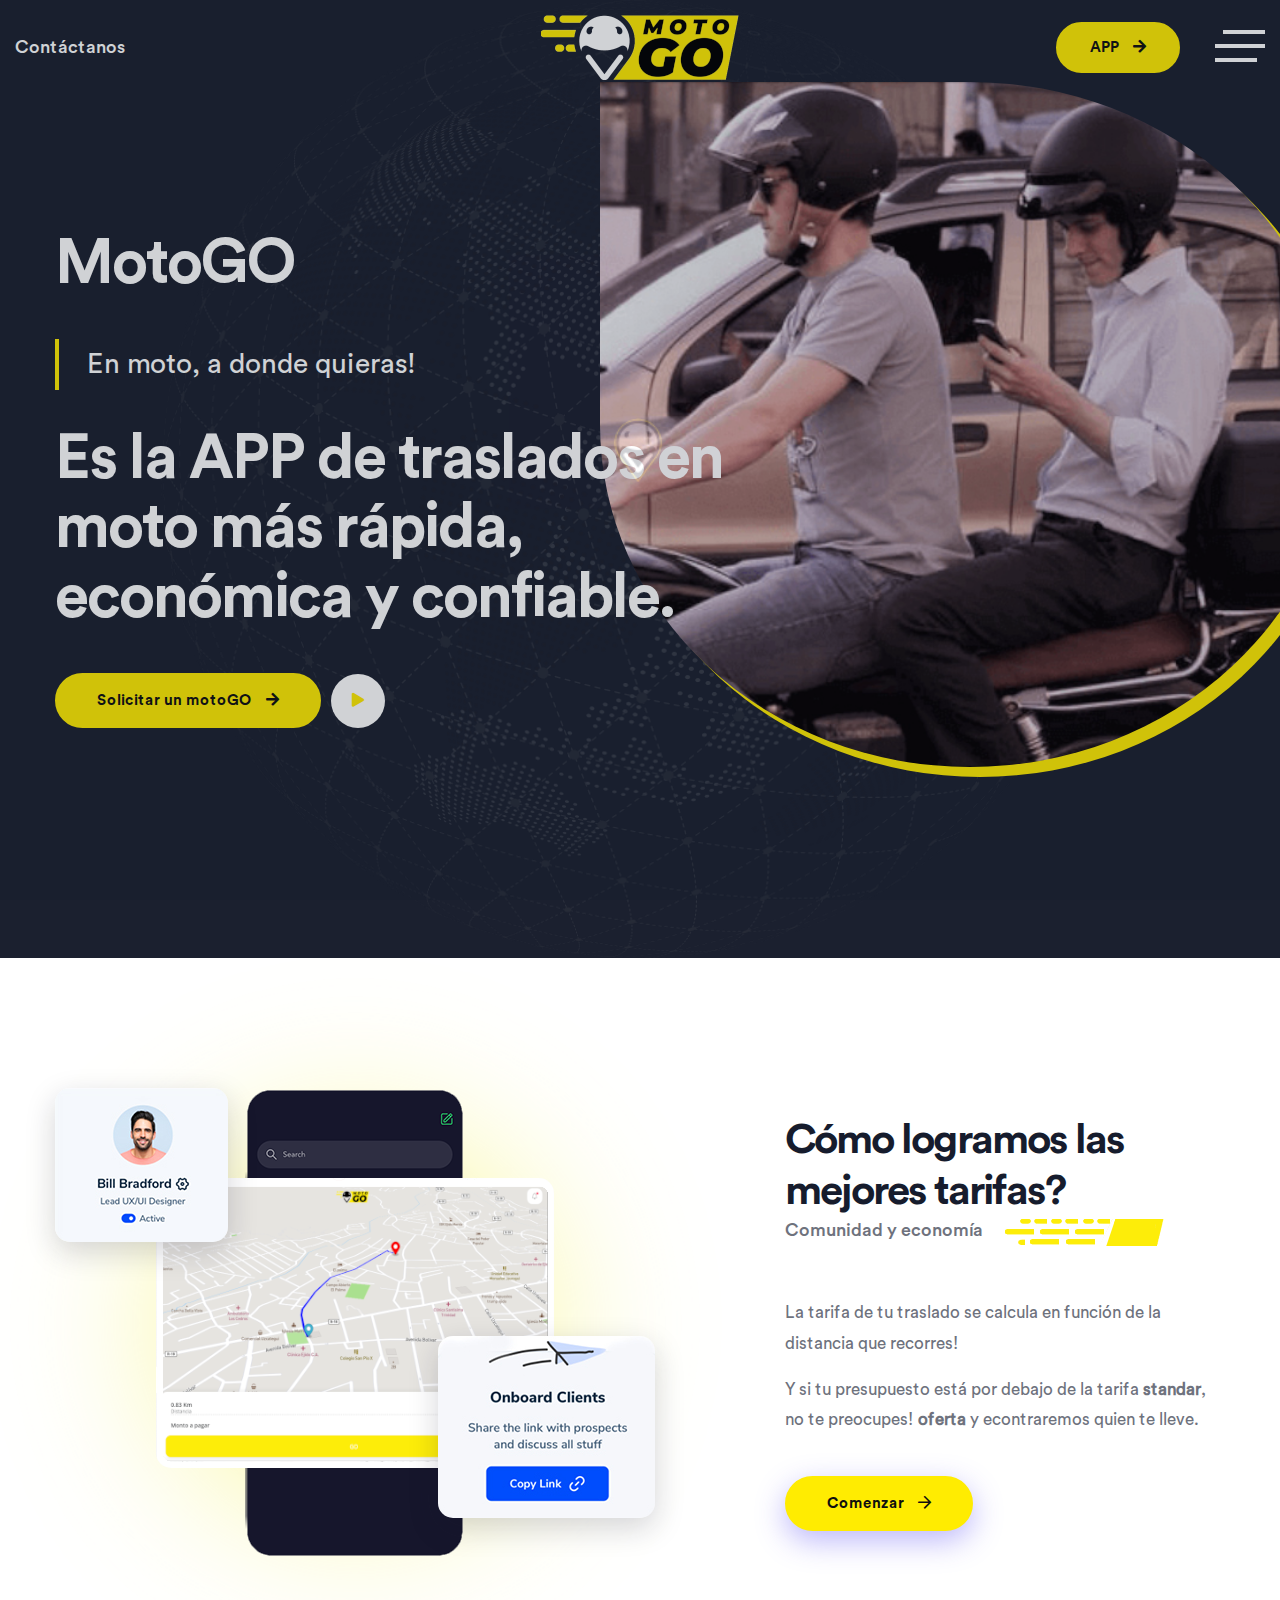
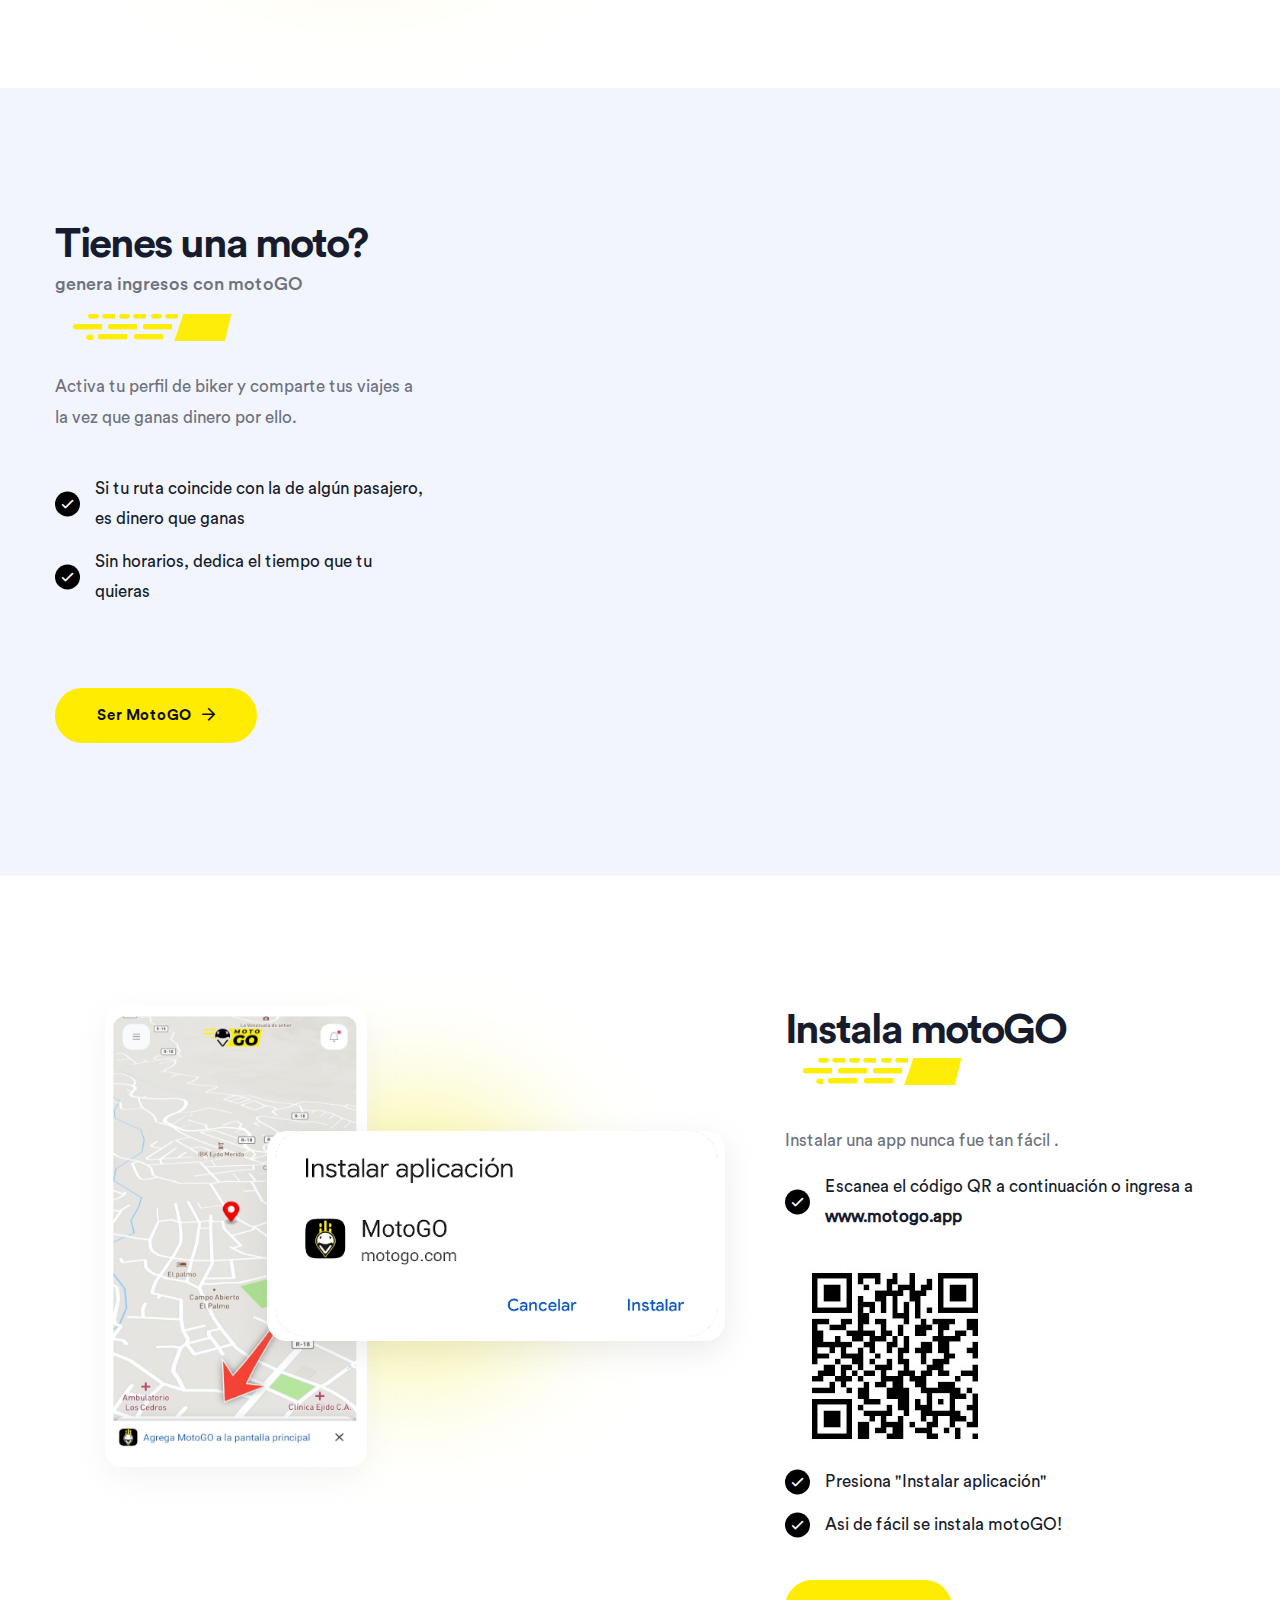
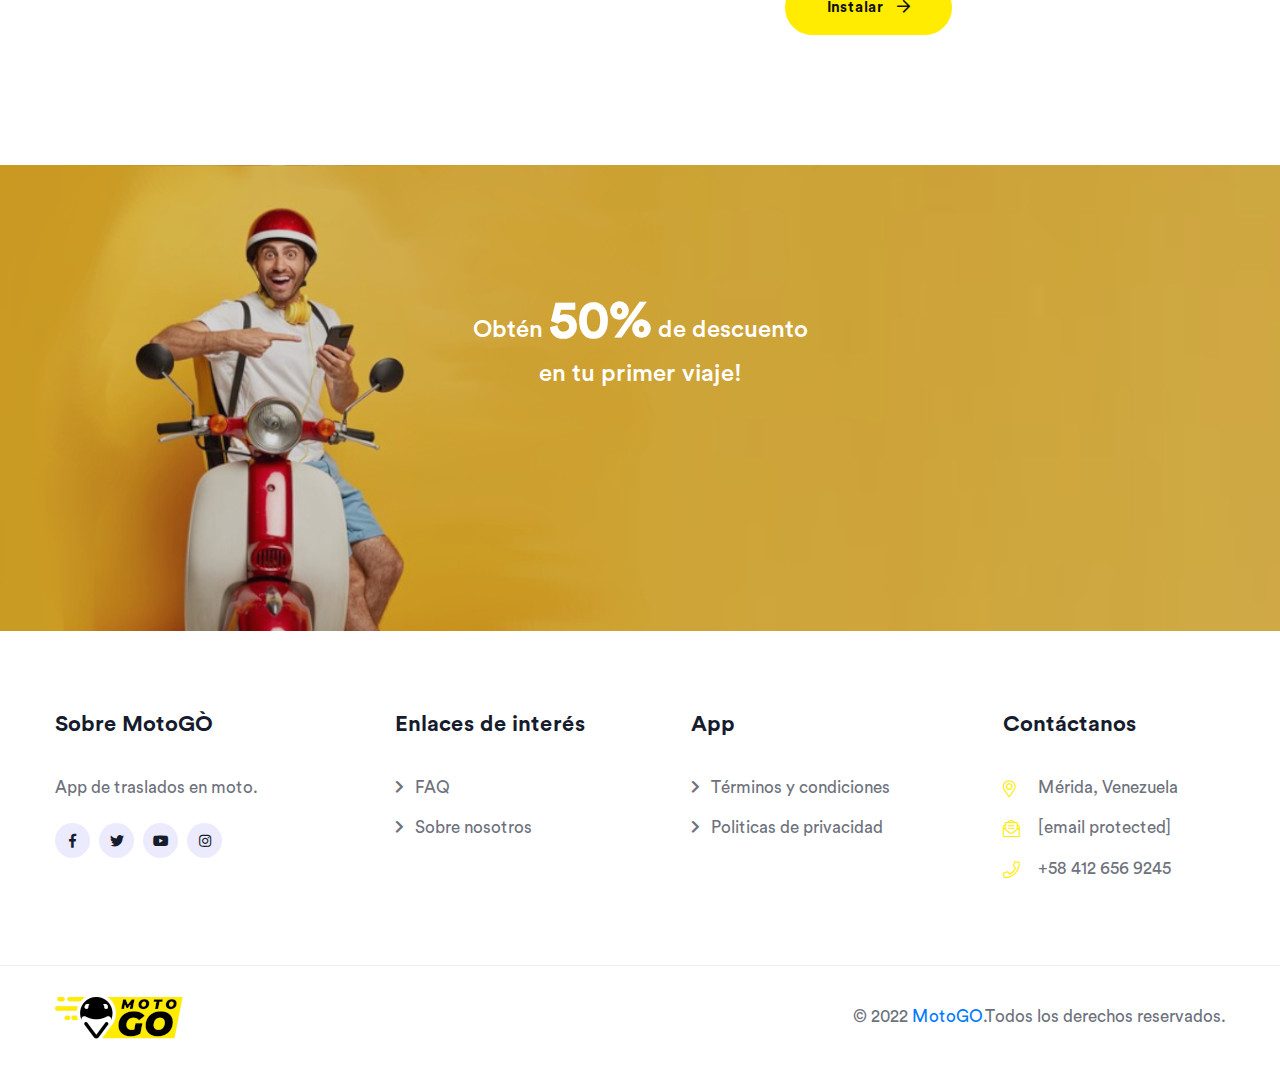
==== index.html @ 5efc04d2 "new image" ====
<!DOCTYPE html>
<html lang="en">

<head>
    <meta charset="UTF-8">
    <meta http-equiv="X-UA-Compatible" content="IE=edge">
    <meta name="viewport" content="width=device-width, initial-scale=1.0">
    <title>MotoGO || APP de traslados.</title>
    <meta name="description" content="En moto, a donde quieras! " />
          <meta property="og:image" content="https://www.buckapiservices.com/motogo/assets/img/motogo.jpg">
    <meta name="keys" content="App, motogo, Motogo, MotoGo " />
    <meta name="tags" content="App, motogo, Motogo, MotoGo " />
    

    <!--====== Favicon Icon ======-->
    <link rel="shortcut icon" href="assets/img/favicon.png" type="img/png" />
    <!--====== Bootstrap css ======-->
    <link rel="stylesheet" href="assets/css/bootstrap.min.css" />
    <!--====== Slick Slider ======-->
    <link rel="stylesheet" href="assets/css/slick.min.css" />
    <!--====== Magnific ======-->
    <link rel="stylesheet" href="assets/css/magnific-popup.min.css" />
    <!--====== Nice Select ======-->
    <link rel="stylesheet" href="assets/css/nice-select.min.css" />
    <!--====== Animate CSS ======-->
    <link rel="stylesheet" href="assets/css/animate.min.css" />
    <!--====== Font Awesome ======-->
    <link rel="stylesheet" href="assets/fonts/fontawesome/css/all.min.css" />
    <!--====== Flaticon ======-->
    <link rel="stylesheet" href="assets/fonts/flaticon/flaticon.css" />
    <!--====== Spacing Css ======-->
    <link rel="stylesheet" href="assets/css/spacing.min.css" />
    <!--====== Main Css ======-->
    <link rel="stylesheet" href="assets/css/style.css" />
    <!--====== Responsive CSS ======-->
    <link rel="stylesheet" href="assets/css/responsive.css" />
</head>

<body>
    <!--======= Start Preloader =======-->
    <div id="preloader">
        <img class="preloader-image" width="60" src="assets/img/preloader-logo.png" alt="preloader" />
    </div>
    <!--======= End Preloader =======-->

    <!--====== Start Header ======-->
    <header class="template-header navbar-left logo-center absolute-header nav-white-color nav-border-bottom sticky-header">
        <div class="container-fluid container-1470">
            <div class="header-inner">
                <div class="header-left">
                    <nav class="nav-menu d-none d-xl-block">
                        <ul>
                           <!--  <li class="active">
                                <a href="index.html">Demos</a>
                                <ul class="sub-menu">
                                    <li><a href="index.html">Homepage Sass</a></li>
                                    <li><a href="index-2.html">Homepage SEO</a></li>
                                    <li><a href="index-3.html">Homepage App</a></li>
                                    <li><a href="">Homepage Chatbot</a></li>
                                    <li><a href="index.html">Homepage Consultant</a></li>
                                    <li><a href="index-6.html">Homepage Fintech</a></li>
                                    <li><a href="index-7.html">Homepage Software</a></li>
                                    <li><a href="index-8.html">Homepage E-Wallet</a></li>
                                    <li><a href="index-9.html">Homepage Webinar</a></li>
                                </ul>
                            </li>
                            <li>
                                <a href="services.html">Solutions</a>
                                <ul class="sub-menu">
                                    <li><a href="services.html">Our Solutions</a></li>
                                    <li><a href="service-details.html">Solution Details</a></li>
                                </ul>
                            </li>
                            <li>
                                <a href="index.html#">Pages</a>
                                <ul class="sub-menu">
                                    <li><a href="about.html">About Us</a></li>
                                    <li><a href="team.html">Our Team</a></li>
                                    <li><a href="pricing.html">Pricing</a></li>
                                    <li>
                                        <a href="portfolio.html">Portfolio</a>
                                        <ul class="sub-menu">
                                            <li><a href="portfolio.html">Portfolio One</a></li>
                                            <li><a href="portfolio-2.html">Portfolio Two</a></li>
                                            <li><a href="portfolio-details.html">Portfolio Details</a></li>
                                        </ul>
                                    </li>
                                    <li><a href="sign-in.html">Sign In</a></li>
                                    <li><a href="sign-up.html">Sign Up</a></li>
                                    <li><a href="coming-soon.html">Coming Soon</a></li>
                                    <li><a href="404.html">404</a></li>
                                </ul>
                            </li>
                            <li>
                                <a href="blog-standard.html">Blog</a>
                                <ul class="sub-menu">
                                    <li><a href="blog-standard.html">Blog Standard</a></li>
                                    <li><a href="blog-details.html">Blog Details</a></li>
                                </ul>
                            </li>
 -->                            <li>
                                <a href="#">Contáctanos</a>
                            </li>
                        </ul>
                    </nav>
                </div>
                <div class="header-center">
                    <div class="brand-logo">
                        <a href="index.html">
                            <img src="assets/img/logo-white.png" alt="logo" class="main-logo">
                            <img src="assets/img/logo-1.png" alt="logo" class="sticky-logo">
                        </a>
                    </div>
                </div>
                <div class="header-right">
                    <ul class="header-extra">
                        
                        <li class="d-none d-lg-block">
                            <a href="https://motogo.buckapiservices.com" target="_blank" class="template-btn shadow-none">
                                APP <i class="fas fa-arrow-right"></i>
                            </a>
                        </li>
                        
                        <li class="d-none d-xl-block">
                            <a href="index.html#" class="off-canvas-btn">
                                <span></span>
                                <span></span>
                                <span></span>
                            </a>
                        </li>
                        <li class="d-xl-none">
                            <a href="index.html#" class="navbar-toggler">
                                <span></span>
                                <span></span>
                                <span></span>
                            </a>
                        </li>
                    </ul>
                </div>
            </div>
        </div>

        <!-- Start Mobile Slide Menu -->
        <div class="mobile-slide-panel">
            <div class="panel-overlay"></div>
            <div class="panel-inner">
                <div class="mobile-logo">
                    <a href="index.html">
                        <img src="assets/img/logo-1.png" alt="Landio">
                    </a>
                </div>
                <nav class="mobile-menu">
                    <ul>
                        <!-- <li>
                            <a href="index.html">Demos</a>
                            <ul class="sub-menu">
                                <li><a href="index.html">Homepage Sass</a></li>
                                <li><a href="index-2.html">Homepage SEO</a></li>
                                <li><a href="index-3.html">Homepage App</a></li>
                                <li><a href="">Homepage Chatbot</a></li>
                                <li><a href="index.html">Homepage Consultant</a></li>
                                <li><a href="index-6.html">Homepage Fintech</a></li>
                                <li><a href="index-7.html">Homepage Software</a></li>
                                <li><a href="index-8.html">Homepage E-Wallet</a></li>
                                <li><a href="index-9.html">Homepage Webinar</a></li>
                            </ul>
                        </li>
                        <li>
                            <a href="services.html">Solutions</a>
                            <ul class="sub-menu">
                                <li><a href="services.html">Our Solutions</a></li>
                                <li><a href="service-details.html">Solution Details</a></li>
                            </ul>
                        </li>
                        <li>
                            <a href="index.html#">Pages</a>
                            <ul class="sub-menu">
                                <li><a href="about.html">About Us</a></li>
                                <li><a href="team.html">Our Team</a></li>
                                <li><a href="pricing.html">Pricing</a></li>
                                <li>
                                    <a href="portfolio.html">Portfolio</a>
                                    <ul class="sub-menu">
                                        <li><a href="portfolio.html">Portfolio One</a></li>
                                        <li><a href="portfolio-2.html">Portfolio Two</a></li>
                                        <li><a href="portfolio-details.html">Portfolio Details</a></li>
                                    </ul>
                                </li>
                                <li><a href="sign-in.html">Sign In</a></li>
                                <li><a href="sign-up.html">Sign Up</a></li>
                                <li><a href="coming-soon.html">Coming Soon</a></li>
                                <li><a href="404.html">404</a></li>
                            </ul>
                        </li>
                        <li>
                            <a href="blog-standard.html">Blog</a>
                            <ul class="sub-menu">
                                <li><a href="blog-standard.html">Blog Standard</a></li>
                                <li><a href="blog-details.html">Blog Details</a></li>
                            </ul>
                        </li> -->
                        <li>
                            <a href="">Contáctanos</a>
                        </li>
                    </ul>
                </nav>
                <a href="index.html#" class="panel-close">
                    <i class="fal fa-times"></i>
                </a>
            </div>
        </div>
        <!-- End Mobile Slide Menu -->

        <!-- Start Off Canvas -->
        <div class="off-canvas-wrapper">
            <div class="canvas-overlay"></div>
            <div class="canvas-inner">
                <div class="canvas-logo">
                    <img src="assets/img/logo-1.png" alt="Canvas Logo">
                </div>
                <div class="about-us">
                    <h5 class="canvas-widget-title">Sobre nosotros</h5>
                    <p>
                        Sed perspiciatis unde omnis iste natus error voluptatem accusantium doloremque laudantium totam rem aperams eaque ipsa quae abillo inventore veritatis
                    </p>
                </div>
                <div class="contact-us">
                    <h5 class="canvas-widget-title">Contáctanos</h5>
                    <ul>
                        <li>
                            <i class="far fa-phone"style="color:black;"></i>
                            Whaysapp +58 (412) 656 9245
                        </li>
                        <li>
                            <i class="far fa-envelope-open" style="color:black;"></i>
                            <a href="../../cdn-cgi/l/email-protection#cab9bfbabaa5b8be8aa6aba4aea3a5e4a9a5a7"><span class="__cf_email__" data-cfemail="f784828787988583b79b9699939e98d994989a">contacto@motogo.club</span></a>
                            <a href="https://demo.webtend.net/html/landio/www.motogo.link" target="_blank">www.motogo.club</a>
                        </li>
                        <li>
                            <i class="far fa-phone"style="color:black;"></i>
                            <span><a href="tel:+01234567899">Call center</a></span>
                            <span><a href="tel:+8563214">+58 (412) 656 9245</a></span>
                        </li>
                    </ul>
                </div>
                <a href="index.html#" class="canvas-close">
                    <i class="fal fa-times"></i>
                </a>
            </div>
        </div>
        <!-- End Off Canvas -->
    </header>
    <!--====== End Header ======-->

    <!-- Start Search From -->
    <div class="modal fade search-area" id="search-modal" tabindex="-1" role="dialog">
        <div class="modal-dialog" role="document">
            <div class="modal-content">
                <form>
                    <input type="text" placeholder="Search here...">
                    <button class="search-btn"><i class="fa fa-search"></i></button>
                </form>
            </div>
        </div>
    </div>
    <!-- End Search From -->

    <!--====== Start Hero Area ======-->
    <section class="hero-area-v5">
        <div class="container">
            <div class="row align-items-center justify-content-between">
                <div class="col-lg-8">
                    <div class="hero-content wow fadeInUp" data-wow-delay="0.3s">
                        <h1 class="hero-title">MotoGO</h1>
                        <p>
                            <span style="font-size: 28px;">
                                
                            En moto, a donde quieras!
                            </span>
                        </p>
                        <h1 class="hero-title">
                            Es la APP de traslados en moto más rápida, económica y confiable.
                        </h1>
                        <ul class="hero-btns d-flex align-items-center">
                            <li>
                                <a href="#" class="template-btn shadow-none">
                                    Solicitar un motoGO <i class="fas fa-arrow-right"></i>
                                </a>
                            </li>

                            <li>
                                <a href="https://vimeo.com/87110435" class="play-btn popup-video">
                                    <i class="fas fa-play"></i>
                                </a>
                            </li>
                        </ul>
                    </div>
                </div>
            </div>
            <div class="hero-thumbnail-wrap wow fadeInUp" data-wow-delay="0.3s">
                <div class="hero-thumbnail" style="background-image: url(assets/img/hero/hero-5-thumbnail.jpg);"></div>
            </div>
        </div>
    </section>
    <!--====== End Hero Area ======-->

    

    <!--====== Services Section Start ======-->
    <section class="collaboration-section p-t-130 p-b-130 overflow-hidden">
        <div class="container">
            <div class="row justify-content-lg-between justify-content-center align-items-center">
                <div class="col-lg-7 col-md-10">
                    <div class="preview-galley-v4 m-r-70 m-b-md-80">
                        <img src="assets/img/preview-gallery/live-chat-preview.png" class="preview-image-1" alt="Live collaboration">
                        <img src="assets/img/preview-gallery/live-chat-mobile-view.png" class="preview-image-2" alt="Mobile view">
                        <img src="assets/img/preview-gallery/live-chat-activity.jpg" class="preview-image-3 animate-float-bob-y" alt="Chat Activity">
                        <img src="assets/img/preview-gallery/live-chat-onboard-clients.jpg" class="preview-image-4 animate-float-bob-x" alt="Chat onboard">
                    </div>
                </div>
                <div class="col-lg-5 col-md-10">
                    <div class="collaboration-text p-l-30 p-l-md-0">
                        <div class="common-heading title-line-bottom m-b-40">
                            <h2 class="title">Cómo logramos las mejores tarifas? ​​</h2>
                            <span class="tagline">Comunidad y economía</span>
                            <img src="assets/img/particle/title-line-2.png" alt="Image" class="Line">
                        </div>
                        <p class="m-b-15">
                            La tarifa de tu traslado se calcula en función de la distancia que recorres!
                        </p>
                        <p>
                            Y si tu presupuesto está por debajo de la tarifa <b>standar</b>, no te preocupes! <b>oferta</b> y econtraremos quien te lleve.
                        </p>
                        <p>
                        </p>
                        <!-- <p class="m-b-15">
                            Con MotoGo puedes trasladarte de manera rápida y segura. 
                            Pensando en tu comodidad hemos creado para ti una red de motorizados verificados.
                        </p>
                        <p>
                            Además, MotoGo te permite formar parte de la red de motorizados y generar ingresos al mismo tiempo que te trasladas.
                        </p> -->

                        <a href="#" class="template-btn" style="margin-top: 40px;">Comenzar <i class="far fa-arrow-right"></i></a>
                    </div>
                </div>
            </div>
        </div>
    </section>
    <!--====== Services Section End ======-->

    <!--====== Simple Call To Action Start ======-->
    <!-- <div class="counter-with-vide-cta">
        <section class="counter-section bg-secondary-color-4 section-with-map-bg">
            <div class="container">
                <div class="row justify-content-center">
                    <div class="col-xl-10 col-lg-11">
                        <div class="row justify-content-center counter-items-v2">
                            <div class="col-lg-4 col-sm-6 wow fadeInUp" data-wow-delay="0.2s">
                                <div class="counter-item counter-left white-color m-b-60">
                                    <div class="counter-wrap">
                                        <span class="counter">35</span>
                                        <span class="suffix"><i class="far fa-plus"></i></span>
                                    </div>
                                    <p class="title">Clientes Activos de Confianza</p>
                                </div>
                            </div>
                            <div class="col-lg-4 col-sm-6 wow fadeInUp" data-wow-delay="0.3s">
                                <div class="counter-item counter-left white-color m-b-60">
                                    <div class="counter-wrap">
                                        <span class="counter">75</span>
                                        <span class="suffix"><i class="far fa-plus"></i></span>
                                    </div>
                                    <p class="title">Biker verificados</p>
                                </div>
                            </div>
                            <div class="col-lg-4 col-sm-6 wow fadeInUp" data-wow-delay="0.4s">
                                <div class="counter-item counter-left white-color m-b-60 pl-xl-5">
                                    <div class="counter-wrap">
                                        <span class="counter">15</span>
                                        <span class="suffix"><i class="far fa-plus"></i></span>
                                    </div>
                                    <p class="title">Equipo de soporte</p>
                                </div>
                            </div>
                        </div>
                    </div>
                </div>
            </div>
        </section>
        <div class="container">
            <div class="video-cta">
                <div class="row justify-content-center">
                    <div class="col-xl-8 col-lg-7">
                        <div class="landio-video" style="background-image: url(assets/img/video/featured-video-cover-2.jpg);">
                            <a href="https://vimeo.com/87110435" class="play-btn popup-video color-heading-3"><i class="fas fa-play"></i></a>
                        </div>
                    </div>
                    <div class="col-xl-4 col-lg-5 col-md-8 wow fadeInUp" data-wow-delay="0.3s">
                        <div class="video-cta-text-block m-t-md-30">
                            <h3 class="title">Quieres hacer consultas?</h3>
                            <p>
                                Brindamos soporte técnico 24/7
                            </p>
                            <a href="#" class="template-btn white-bg bordered-btn">Escribenos <i class="far fa-arrow-right"></i></a>
                        </div>
                    </div>
                </div>
            </div>
        </div>
    </div> -->
    <!--====== Simple Call To Action End ======-->

   
  
    <section class="design-feature-area bg-soft-grey-color overflow-hidden p-t-130 p-b-130">
        <div class="container">
            <div class="row justify-content-lg-between justify-content-center align-items-center">
                <div class="col-lg-7 col-md-10">
                    <div class="preview-image-v3 text-center m-r-40 m-b-md-60 wow fadeInLeft">
                        <img src="assets/img/preview-gallery/promote-app-preview.png" alt="">
                    </div>
                </div>
                <!-- <div class="col-lg-5 col-md-10">
                    <div class="collaboration-text p-l-30 p-l-md-0">
                        <div class="common-heading title-line-bottom m-b-40">
                            <span class="tagline">Moto Usuario</span>
                            <h2 class="title">Mueve rápido e inteligentemente​​</h2>
                            <img src="assets/img/particle/title-line-2.png" alt="Image" class="Line">
                        </div>
                        <p class="m-b-15">
                            Le búscamos donde este y lo llevamos a donde quiere llegar, con las tarifas más bajas del mercado. 
                        </p>
                        <ul class="check-list-2 m-t-40">
                            <li>Pago fácil</li>
                            <li>Recojida desde donde estes</li>
                            <li>Traslado rápido</li>
                            <li>Eleccion de modalidad "Tengo tanto"</li>

                        </ul>
                        <a href="#" class="template-btn secondary-2-bg" style="margin-top: 40px;">Suscribirse <i class="far fa-arrow-right"></i></a>
                    </div>
                </div> -->
                <div class="col-xl-4 col-lg-5 col-md-9 col-sm-11 order-lg-first">
                    <div class="design-feature-text">
                        <div class="common-heading title-line-bottom m-b-30">
                            <h2 class="title">Tienes una moto?​​</h2>
                            <span class="tagline">genera ingresos con motoGO</span>
                            <img src="assets/img/particle/title-line-2.png" alt="Image" class="Line">
                        </div>
                        <p class=" m-b-40">
                            Activa tu perfil de biker y comparte tus viajes a la vez que ganas dinero por ello.
                        </p>
                        <ul class="check-list-2 m-t-40 m-b-40">
                            <li>Si tu ruta coincide con la de algún pasajero, es dinero que ganas </li>
                            <!-- <li>Gana dinero por cada traslado</li> -->
                            <li>Sin horarios, dedica el tiempo que tu quieras </li>
                        </ul>
                        <a href="#" class="template-btn shadow-none" style="margin-top: 40px;">Ser MotoGO<i class="far fa-arrow-right"></i></a>
                    </div>
                </div>
            </div>
        </div>
    </section>
      <section class="app-feature p-t-130 p-b-130 border-top-primary-3 overflow-hidden">
        <div class="container">
            <div class="row justify-content-lg-between justify-content-center">
                <div class="col-lg-7 col-md-9 col-sm-10">
                    <div class="preview-galley-v5 m-l-50 m-l-md-0 m-b-md-80">
                        <div class="preview-image-one">
                            <img src="assets/img/preview-gallery/connect-with-team-1.jpg" alt="connect team one" class="animate-float-bob-x">
                        </div>
                        <div class="preview-image-two">
                            <img src="assets/img/preview-gallery/connect-with-team-2.png" alt="connect team two" class="animate-float-bob-y">
                        </div>
                    </div>
                </div>
                <div class="col-lg-5 col-md-10">
                    <div class="collaboration-text p-l-30 p-l-md-0">
                        <div class="common-heading title-line-bottom m-b-40">
                            <!-- <span class="tagline">Moto Usuario</span> -->
                            <h2 class="title">Instala motoGO ​​</h2>
                            <img src="assets/img/particle/title-line-2.png" alt="Image" class="Line">
                        </div>
                        <p class="m-b-15">
                          Instalar una app nunca fue tan fácil .

                        </p>
                        <ul class="check-list-2 m-t-40">
                            <li>Escanea el código QR a continuación o ingresa a <b>www.motogo.app</b>

                            </li>
                             <img src="assets/img/particle/motogoqr.jpg" alt="Image" class="Line" style="padding:5%;"> 
                            <li>Presiona "Instalar aplicación"</li>
                            <li>Asi de fácil se instala motoGO!</li>

                        </ul>
                        <a href="https://motogo.buckapiservices.com" target="_blank"  class="template-btn shadow-none" style="margin-top: 40px;">Instalar <i class="far fa-arrow-right"></i></a>
                    </div>
                </div>
            </div>
        </div>
    </section>

 
    <section class="cta-section cta-section-with-bg p-t-120 p-b-120" style="background-image: url(assets/img/cta/cta-bg.jpg);">
        <div class="container">
            <div class="row justify-content-center">
                <div class="col-xl-7 col-lg-8">
                    <div class="cta-content">
                        <div class="common-heading heading-white m-b-50 text-center">
                            <span class="tagline" style="font-size:24px;">Obtén <span style="font-weight: 600; font-size: 52px;">50%</span> de descuento 
                        </br>
                        en tu primer viaje!</span>
                            <!-- <h2 class="title">Quieres saber como funciona?</h2>  -->
                        </div>

                        <ul class="cta-btns justify-content-center">
                            <li class="wow fadeInUp" data-wow-delay="0.2s">
                                <a href="" class="template-btn primary-bg-4 shadow-none">
                                    Solicitar un motoGO <i class="fas fa-arrow-right"></i>
                                </a>
                            </li>
                           <!--  <li class="wow fadeInUp" data-wow-delay="0.3s">
                                <a href="" class="template-btn white-bg bordered-btn">
                                    Registrarme <i class="fas fa-arrow-right"></i>
                                </a>
                            </li> -->
                        </ul>
                    </div>
                </div>
            </div>
        </div>
    </section>
    <!--====== Start Testimonial Section ======-->
   <!--  <section class="testimonials-section bg-soft-grey-color p-t-130 p-b-130">
        <div class="container">
            <div class="row align-items-center justify-content-lg-between justify-content-center">
                <div class="col-lg-6 col-md-9 col-sm-11 order-lg-last">
                    <div class="preview-square-oval-image with-counter-box m-b-md-60">
                        <div class="counter-item animate-float-bob-x">
                            <div class="count-icon">
                                <i class="fas fa-star"></i>
                            </div>
                            <div class="count-details">
                                <span class="counter">23684</span>
                                <p>Clients Say Us</p>
                            </div>
                        </div>

                        <div class="square-image hover-overly-left-to-right">
                            <img src="assets/img/preview-gallery/testimonial-right-thumbnail-1.jpg" alt="Image">
                        </div>
                        <div class="oval-image animate-float-bob-y hover-overly-zoom">
                            <img src="assets/img/preview-gallery/testimonial-right-thumbnail-2.jpg" alt="Image">
                        </div>
                    </div>
                </div>
                <div class="col-lg-6 col-md-10 order-lg-first">
                    <div class="common-heading m-b-60 m-b-md-0">
                        <h2 class="title">Opiniones de <br> nuestro servicio</h2>
                    </div>

                    <div class="testimonial-slider-v1 testimonial-v1-fancy-boxed testimonial-extra-margin" id="testimonialActiveThree">
                        <div class="testimonial-item">
                            <div class="quote-icon">
                                <i class="flaticon-right-quote"></i>
                            </div>
                            <p>Quis autem vel eum iure reprehenderit qui in ea voluptate velit esse quam nihil molestiae conse quatur vellum rem</p>
                            <div class="author-info">
                                <img src="assets/img/testimonial/author-2.png" alt="testimonial author">
                                <h6 class="name">Ricky L. Simpson</h6>
                                <span class="title">Web Designer</span>
                            </div>
                        </div>
                        <div class="testimonial-item">
                            <div class="quote-icon">
                                <i class="flaticon-right-quote"></i>
                            </div>
                            <p>Quis autem vel eum iure reprehenderit qui in ea voluptate velit esse quam nihil molestiae conse quatur vellum rem</p>
                            <div class="author-info">
                                <img src="assets/img/testimonial/author-1.png" alt="testimonial author">
                                <h6 class="name">Michael W. Kirwan</h6>
                                <span class="title">CEO & Founder</span>
                            </div>
                        </div>
                    </div>
                </div>
            </div>
        </div>
    </section> -->
    <!--====== End Testimonial Section ======-->

    
    <!--====== Start Contact Section ======-->
    <!-- <section class="contact-section p-t-130 p-b-130">
        <div class="container">
            <div class="row justify-content-center">
                <div class="col-xl-5 col-lg-8 col-md-9 col-sm-11">
                    <div class="common-heading text-center m-b-60">
                        <h2 class="title">Tienes alguna duda?</h2>
                    </div>
                </div>
            </div>
            <div class="row justify-content-center">
                <div class="col-xl-10 col-lg-12">
                    <div class="row justify-content-lg-between justify-content-center align-items-center">
                        <div class="col-lg-5 col-md-8 col-sm-11">
                            <div class="contact-info-boxes-v1">
                                <div class="contact-info-box wow fadeInUp" data-wow-delay="0.3s">
                                    <h4 class="title">Listos para trabajar juntos </h4>
                                    <a href="#" class="template-btn bordered-btn">
                                        Moto Biker <i class="far fa-arrow-right"></i>
                                    </a>
                                </div>
                                <div class="contact-info-box wow fadeInUp" data-wow-delay="0.4s">
                                    <h4 class="title">Tus inquietudes son importates para nosotros</span></h4>
                                    <a href="#" class="template-btn bordered-btn">
                                        Moto Usuario <i class="far fa-arrow-right"></i>
                                    </a>
                                </div>
                            </div>
                        </div>
                        <div class="col-lg-6 col-md-10">
                            <div class="contact-form-v1 m-t-md-50">
                                <form action="index.html#">
                                    <div class="input-field">
                                        <input type="text" id="fullName" placeholder="Your Full Name" name="name" required="">
                                    </div>
                                    <div class="input-field">
                                        <input type="email" id="yourEmail" placeholder="Email Address" name="email" required="">
                                    </div>
                                    <div class="input-field">
                                        <select name="subject">
                                            <option>Subject You Like</option>
                                            <option value="knowsomething">About Us</option>
                                            <option value="sayhello">Say Hello</option>
                                            <option value="askme">Ask Me</option>
                                        </select>
                                    </div>
                                    <div class="input-field">
                                        <textarea id="message" placeholder="Write Message" name="message"></textarea>
                                    </div>
                                    <div class="input-field">
                                        <button type="submit" class="template-btn">Get Free Quote <i class="far fa-arrow-right"></i></button>
                                    </div>
                                </form>
                            </div>
                        </div>
                    </div>
                </div>
            </div>
        </div>
    </section> -->
    <!--====== End Contact Section ======-->

   <!-- <section class="faq-section p-t-130 p-b-130 bg-soft-grey-color">
        <div class="container">
            <div class="row align-items-center justify-content-center">
                <div class="col-lg-6 col-md-10">
                    <div class="faq-content p-r-60 p-r-lg-30 p-r-md-0">
                        <div class="common-heading tagline-boxed m-b-80">
                           
                            <h2 class="title">Preguntas frecuentes</h2>
                        </div>
                        <div class="landio-accordion-v1">
                            <div class="accordion" id="accordionFAQ">
                                <div class="accordion-item">
                                    <h5 class="accordion-header" id="headingOne">
                                        <button class="accordion-button collapsed" type="button" data-toggle="collapse" data-target="#collapseOne" aria-expanded="false" aria-controls="collapseOne">
                                            Como realizo pagos?
                                        </button>
                                    </h5>
                                    <div id="collapseOne" class="collapse" aria-labelledby="headingOne" data-parent="#accordionFAQ">
                                        <div class="accordion-body">
                                            <p>We are confident in our SEO strategies and in general we will start to see organic traffic and conversions growing after approximately 4-6 months.</p>
                                        </div>
                                    </div>
                                </div>
                                <div class="accordion-item">
                                    <h5 class="accordion-header" id="headingTwo">
                                        <button class="accordion-button" type="button" data-toggle="collapse" data-target="#collapseTwo" aria-expanded="true" aria-controls="collapseTwo">
                                            Que debo hacer si quiero ser un MotoGo?
                                        </button>
                                    </h5>
                                    <div id="collapseTwo" class="collapse show" aria-labelledby="headingTwo" data-parent="#accordionFAQ">
                                        <div class="accordion-body">
                                            <p>We are confident in our SEO strategies and in general we will start to see organic traffic and conversions growing after approximately 4-6 months.</p>
                                        </div>
                                    </div>
                                </div>
                                <div class="accordion-item">
                                    <h5 class="accordion-header" id="headingThree">
                                        <button class="accordion-button collapsed" type="button" data-toggle="collapse" data-target="#collapseThree" aria-expanded="false" aria-controls="collapseThree">
                                            Puedo canjear mi saldo como motoGo?
                                        </button>
                                    </h5>
                                    <div id="collapseThree" class="collapse" aria-labelledby="headingThree" data-parent="#accordionFAQ">
                                        <div class="accordion-body">
                                            <p>We are confident in our SEO strategies and in general we will start to see organic traffic and conversions growing after approximately 4-6 months.</p>
                                        </div>
                                    </div>
                                </div>
                                <div class="accordion-item">
                                    <h5 class="accordion-header" id="headingFour">
                                        <button class="accordion-button collapsed" type="button" data-toggle="collapse" data-target="#collapseFour" aria-expanded="false" aria-controls="collapseFour">
                                            Do You Only Work Within The UK?
                                        </button>
                                    </h5>
                                    <div id="collapseFour" class="collapse" aria-labelledby="headingFour" data-parent="#accordionFAQ">
                                        <div class="accordion-body">
                                            <p>We are confident in our SEO strategies and in general we will start to see organic traffic and conversions growing after approximately 4-6 months.</p>
                                        </div>
                                    </div>
                                </div>
                            </div>
                        </div>
                    </div>
                </div>
                <div class="col-lg-6 col-md-9">
                    <div class="faq-image text-lg-right m-t-md-60">
                        <img src="assets/img/faq/faq-image-2.png" alt="faq image">
                    </div>
                </div>
            </div>
        </div>
    </section> -->

    <!--====== Start Scroll To Top ======-->
    <a href="index.html#" class="back-to-top" id="scroll-top">
        <i class="far fa-angle-up"></i>
    </a>
    <!--====== End Scroll To Top ======-->

    <!--====== Start Footer ======-->
    <footer class="template-footer">
        <div class="container">
            <div class="footer-widgets p-t-80 p-b-30">
                <div class="row">
                    <!-- Single Footer Widget -->
                    <div class="col-lg-3 col-md-6 col-sm-6">
                        <div class="widget text-block-widget">
                            <h5 class="widget-title">Sobre MotoGÒ</h5>
                            <p>App de traslados en moto.</p>

                            <ul class="social-links m-t-20">
                                <li><a href="index.html#"><i class="fab fa-facebook-f"></i></a></li>
                                <li><a href="index.html#"><i class="fab fa-twitter"></i></a></li>
                                <li><a href="index.html#"><i class="fab fa-youtube"></i></a></li>
                                <li><a href="index.html#"><i class="fab fa-instagram"></i></a></li>
                            </ul>
                        </div>
                    </div>
                    <!-- Single Footer Widget -->
                    <div class="col-lg-3 col-md-6 col-sm-6">
                        <div class="d-lg-flex justify-content-center">
                            <div class="widget nav-widget">
                                <h5 class="widget-title">Enlaces de interés</h5>
                                <ul>
                                    <li><a href="#">FAQ</a></li>
                                    <li><a href="#">Sobre nosotros</a></li>
                                    
                                </ul>
                            </div>
                        </div>
                    </div>
                    <!-- Single Footer Widget -->
                    <div class="col-lg-3 col-md-6 col-sm-6">
                        <div class="d-lg-flex justify-content-center">
                            <div class="widget nav-widget">
                                <h5 class="widget-title">App</h5>
                                <ul>
                                    <li><a href="#">Términos y condiciones</a></li>
                                    <li><a href="#">Politicas de privacidad</a></li>
                                    
                                </ul>
                            </div>
                        </div>
                    </div>
                    <!-- Single Footer Widget -->
                    <div class="col-lg-3 col-md-6 col-sm-6">
                        <div class="widget contact-widget pl-xl-5">
                            <h5 class="widget-title">Contáctanos</h5>
                            <ul>
                                <li>
                                    <a href="index.html#">
                                        <i class="fal fa-map-marker-alt"></i>
                                        Mérida, Venezuela
                                    </a>
                                </li>
                                <li>
                                    <a href="../../cdn-cgi/l/email-protection#e89b9d9898879a9ca88f85898184c68b8785">
                                        <i class="fal fa-envelope-open-text"></i>
                                        <span class="__cf_email__" data-cfemail="04777174746b7670446369656d682a676b69">[email&#160;protected]</span>
                                    </a>
                                </li>
                                <li>
                                    <a href="tel:+01234567899">
                                        <i class="fal fa-phone"></i>
                                        +58 412 656 9245
                                    </a>
                                </li>
                            </ul>
                        </div>
                    </div>
                </div>
            </div>
        </div>
        <div class="footer-copyright border-top-primary">
            <div class="container">
                <div class="row align-items-center justify-content-between">
                    <div class="col-sm-auto col-12">
                        <div class="copyright-logo text-center text-sm-left">
                            <img src="assets/img/logo-1.png" alt="Landio">
                        </div>
                    </div>
                    <div class="col-sm-auto col-12">
                        <p class="copyright-text text-center text-sm-right pt-4 pt-sm-0">
                            © 2022 <a href="index.html#">MotoGO </a>.Todos los derechos reservados.
                        </p>
                    </div>
                </div>
            </div>
        </div>
    </footer>
    <!--====== End Footer ======-->

    <!--====== Jquery ======-->
    <script data-cfasync="false" src="../../cdn-cgi/scripts/5c5dd728/cloudflare-static/email-decode.min.js"></script><script src="assets/js/jquery-3.6.0.min.js"></script>
    <!--====== Bootstrap ======-->
    <script src="assets/js/bootstrap.min.js"></script>
    <!--====== Slick slider ======-->
    <script src="assets/js/slick.min.js"></script>
    <!--====== Magnific ======-->
    <script src="assets/js/jquery.magnific-popup.min.js"></script>
    <!--====== Isotope Js ======-->
    <script src="assets/js/isotope.pkgd.min.js"></script>
    <!--====== Inview ======-->
    <script src="assets/js/jquery.inview.min.js"></script>
    <!--====== Nice Select ======-->
    <script src="assets/js/jquery.nice-select.min.js"></script>
    <!--====== Wow ======-->
    <script src="assets/js/wow.min.js"></script>
    <!--====== Main JS ======-->
    <script src="assets/js/main.js"></script>
</body>

</html>
---- assets/fonts/flaticon/flaticon.css ----
@font-face {
    font-family: "flaticon";
    src: url("font/flaticon.ttf?5c255c376c4b47674142d2106371c66a") format("truetype"),
        url("font/flaticon.woff?5c255c376c4b47674142d2106371c66a") format("woff"),
        url("font/flaticon.woff2?5c255c376c4b47674142d2106371c66a") format("woff2"),
        url("font/flaticon.eot?5c255c376c4b47674142d2106371c66a") format("embedded-opentype"),
        url("font/flaticon.svg?5c255c376c4b47674142d2106371c66a") format("svg");
}

i[class^="flaticon-"],
i[class*=" flaticon-"] {
    display: inline-block;
    font-family: flaticon !important;
    font-style: normal;
    font-weight: normal;
    font-variant: normal;
    text-transform: none;
    text-rendering: auto;
    line-height: 1;
    -webkit-font-smoothing: antialiased;
    -moz-osx-font-smoothing: grayscale;
}

.flaticon-3d-1:before {
    content: "\f101";
}
.flaticon-right-quote:before {
    content: "\f102";
}
.flaticon-targeting:before {
    content: "\f103";
}
.flaticon-stats:before {
    content: "\f104";
}
.flaticon-headphones:before {
    content: "\f105";
}
.flaticon-share:before {
    content: "\f106";
}
.flaticon-chatting:before {
    content: "\f107";
}
.flaticon-rating:before {
    content: "\f108";
}
.flaticon-satisfaction:before {
    content: "\f109";
}
.flaticon-video-player:before {
    content: "\f10a";
}
.flaticon-online-video:before {
    content: "\f10b";
}
.flaticon-video-player-1:before {
    content: "\f10c";
}
.flaticon-volume:before {
    content: "\f10d";
}
.flaticon-live-chat:before {
    content: "\f10e";
}
.flaticon-podcast:before {
    content: "\f10f";
}
.flaticon-microphone:before {
    content: "\f110";
}
.flaticon-quotation-mark:before {
    content: "\f111";
}
.flaticon-digital-marketing:before {
    content: "\f112";
}
.flaticon-social-media:before {
    content: "\f113";
}
.flaticon-certificate-1:before {
    content: "\f114";
}
.flaticon-layers-2:before {
    content: "\f115";
}
.flaticon-talk-show-1:before {
    content: "\f116";
}
.flaticon-goal-1:before {
    content: "\f117";
}
.flaticon-rss-1:before {
    content: "\f118";
}
.flaticon-diamond-1:before {
    content: "\f119";
}
.flaticon-medal-1:before {
    content: "\f11a";
}
.flaticon-crown-1:before {
    content: "\f11b";
}
.flaticon-money-exchange-1:before {
    content: "\f11c";
}
.flaticon-exchange:before {
    content: "\f11d";
}
.flaticon-cryptocurrency:before {
    content: "\f11e";
}
.flaticon-cyber-security:before {
    content: "\f11f";
}
.flaticon-cryptocurrency-1:before {
    content: "\f120";
}
.flaticon-bitcoin:before {
    content: "\f121";
}
.flaticon-exchange-1:before {
    content: "\f122";
}
.flaticon-blockchain:before {
    content: "\f123";
}
.flaticon-bitcoin-1:before {
    content: "\f124";
}
.flaticon-cryptocurrencies:before {
    content: "\f125";
}
.flaticon-bitcoin-2:before {
    content: "\f126";
}
.flaticon-exchange-2:before {
    content: "\f127";
}
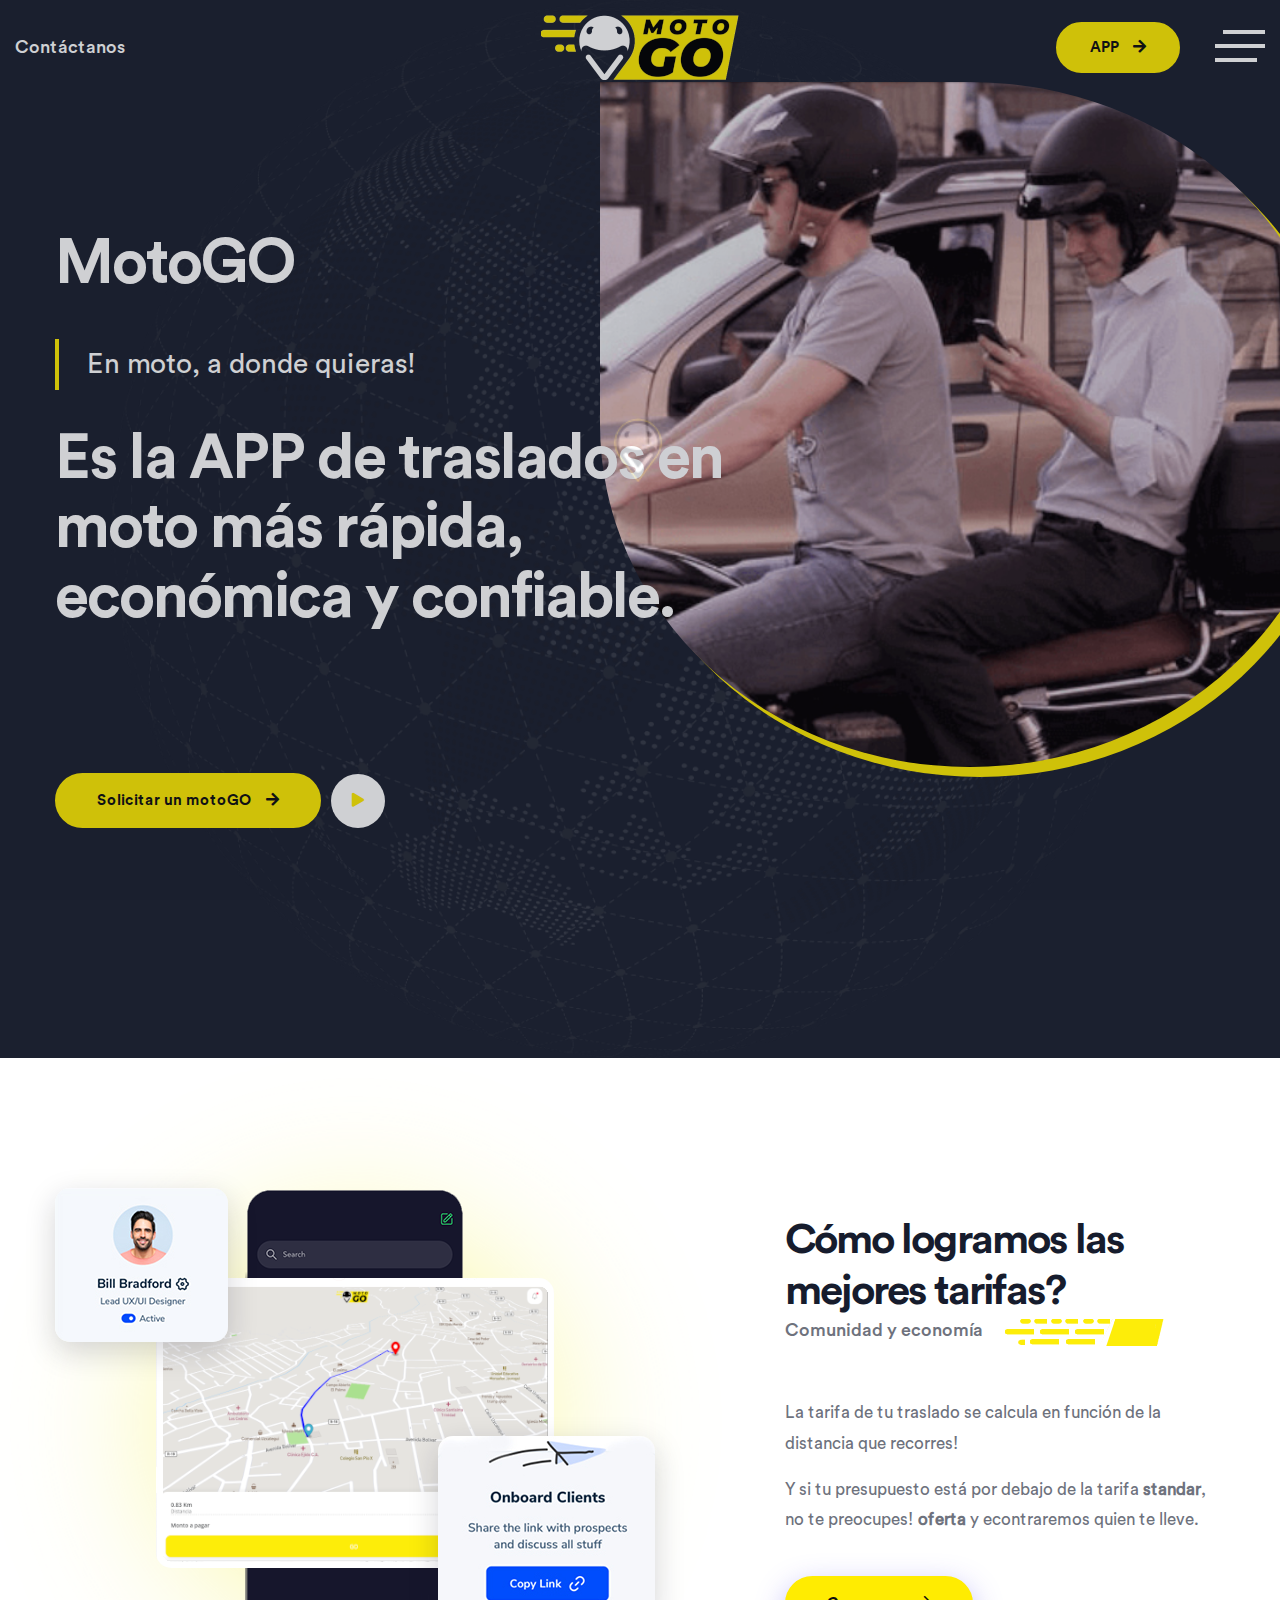
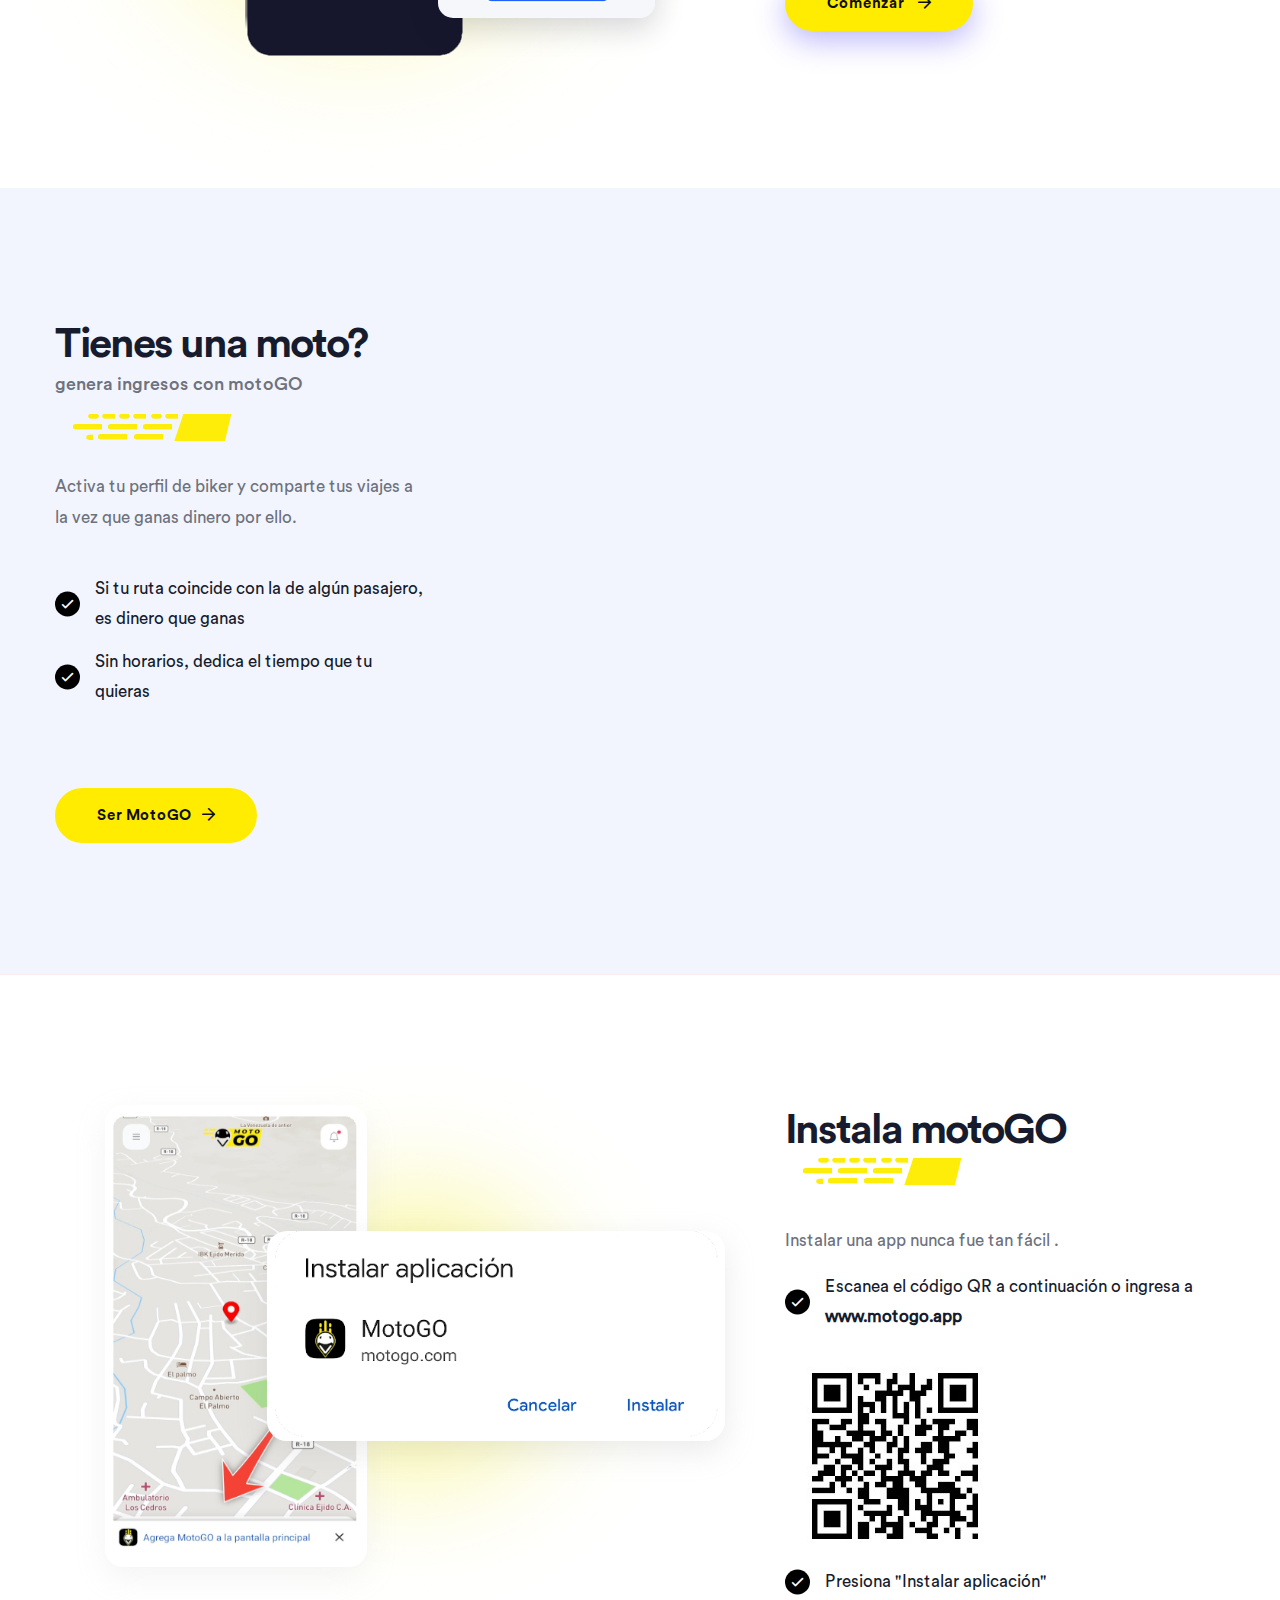
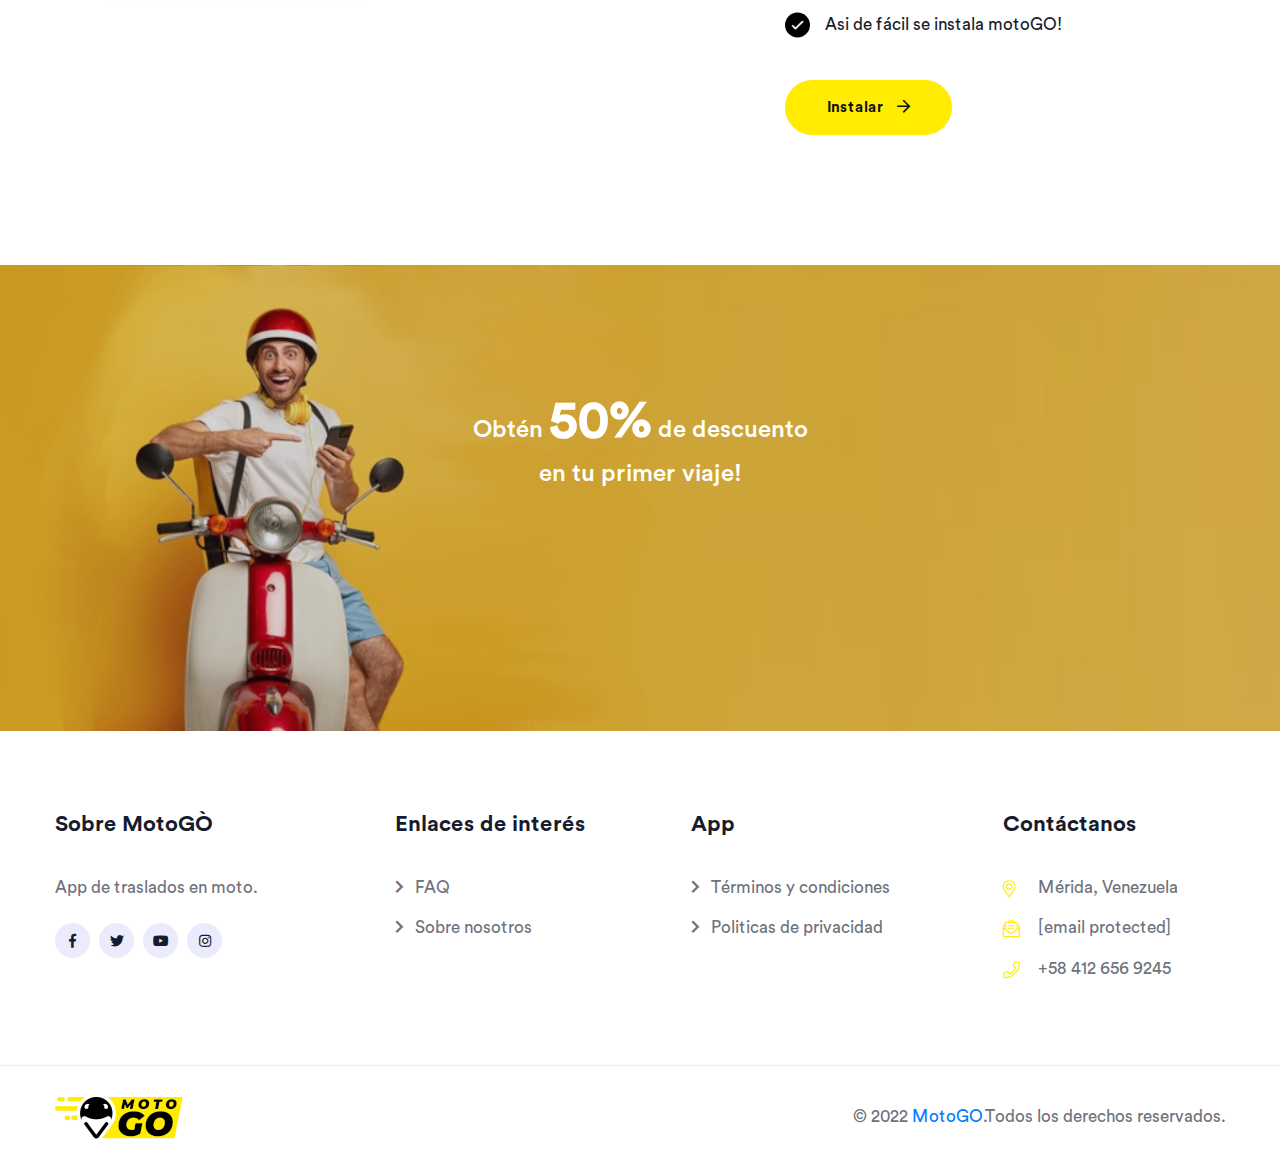
==== commit 3b867539: "new image" ====
--- a/index.html
+++ b/index.html
@@ -266,7 +266,7 @@
     <!-- End Search From -->
 
     <!--====== Start Hero Area ======-->
-    <section class="hero-area-v5">
+    <section class="hero-area-v5 ">
         <div class="container">
             <div class="row align-items-center justify-content-between">
                 <div class="col-lg-8">
@@ -278,7 +278,7 @@
                             En moto, a donde quieras!
                             </span>
                         </p>
-                        <h1 class="hero-title">
+                        <h1 class="hero-title p-b-100">
                             Es la APP de traslados en moto más rápida, económica y confiable.
                         </h1>
                         <ul class="hero-btns d-flex align-items-center">
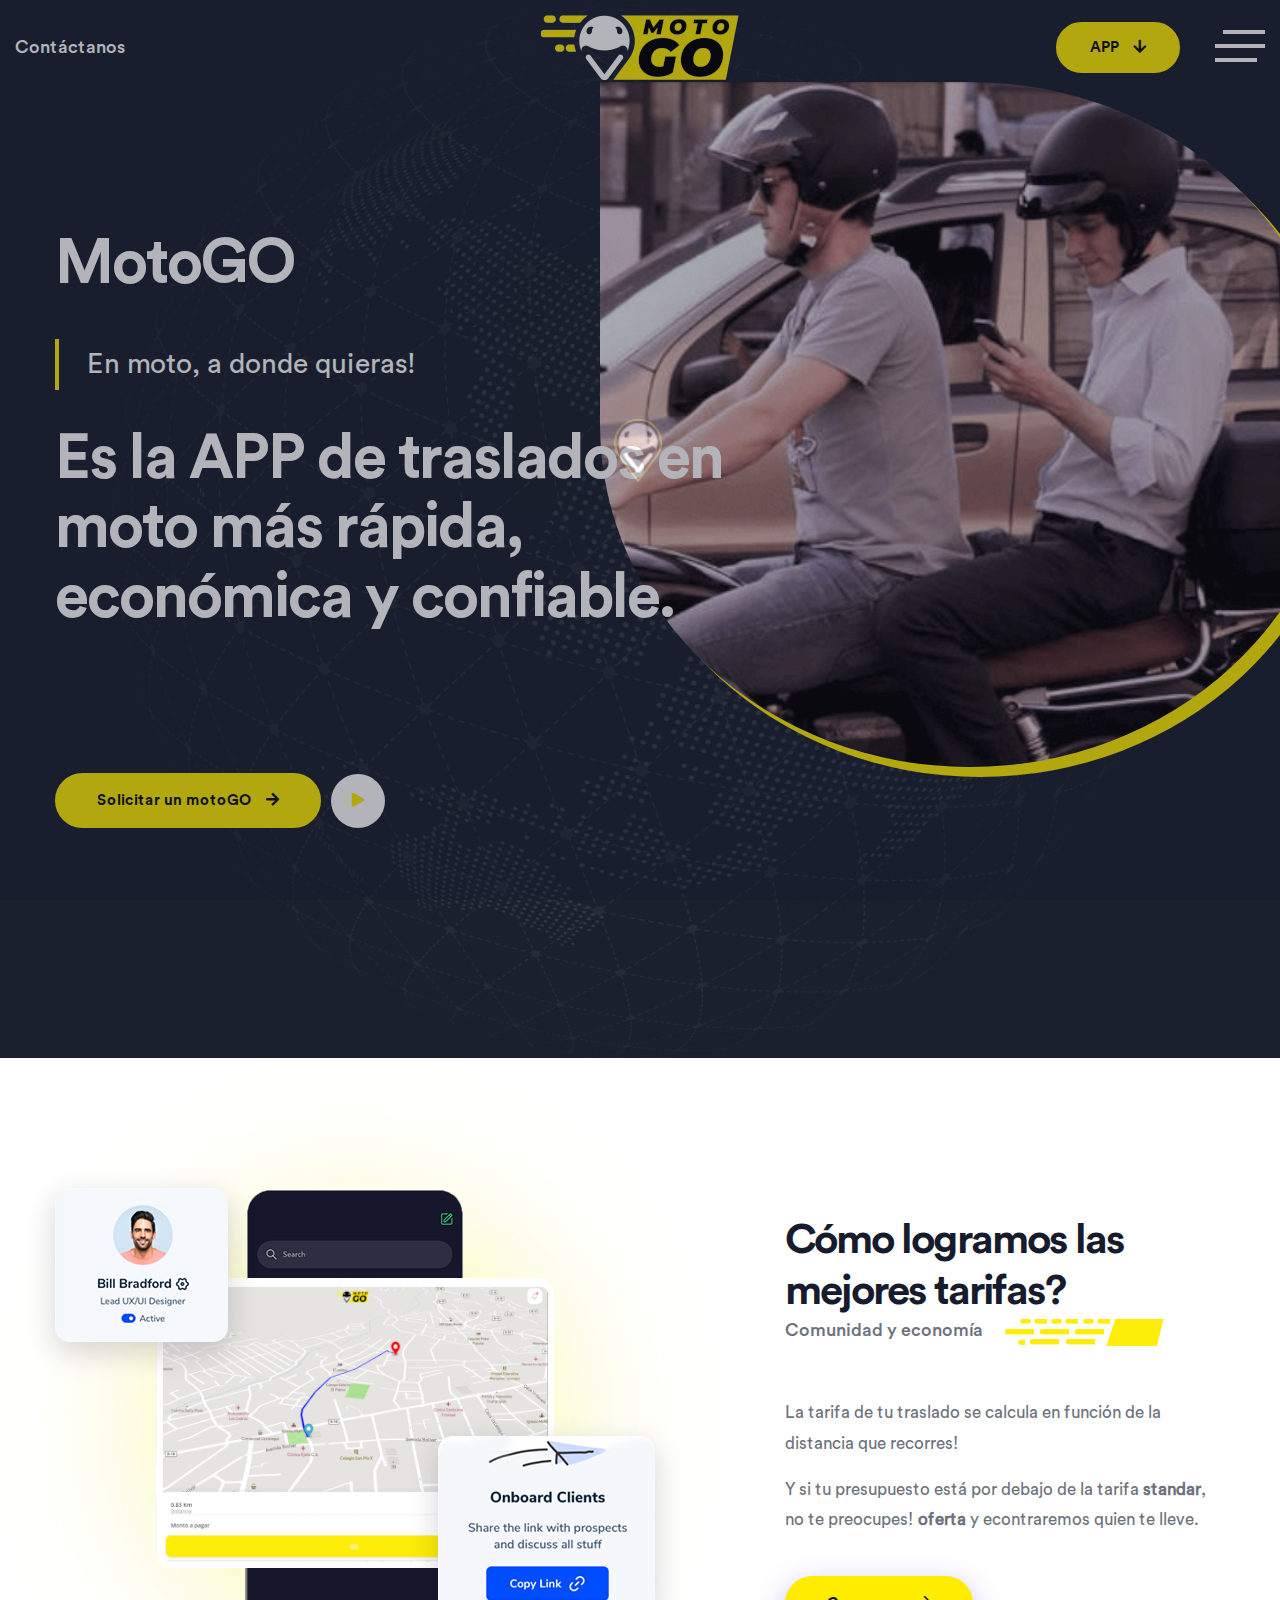
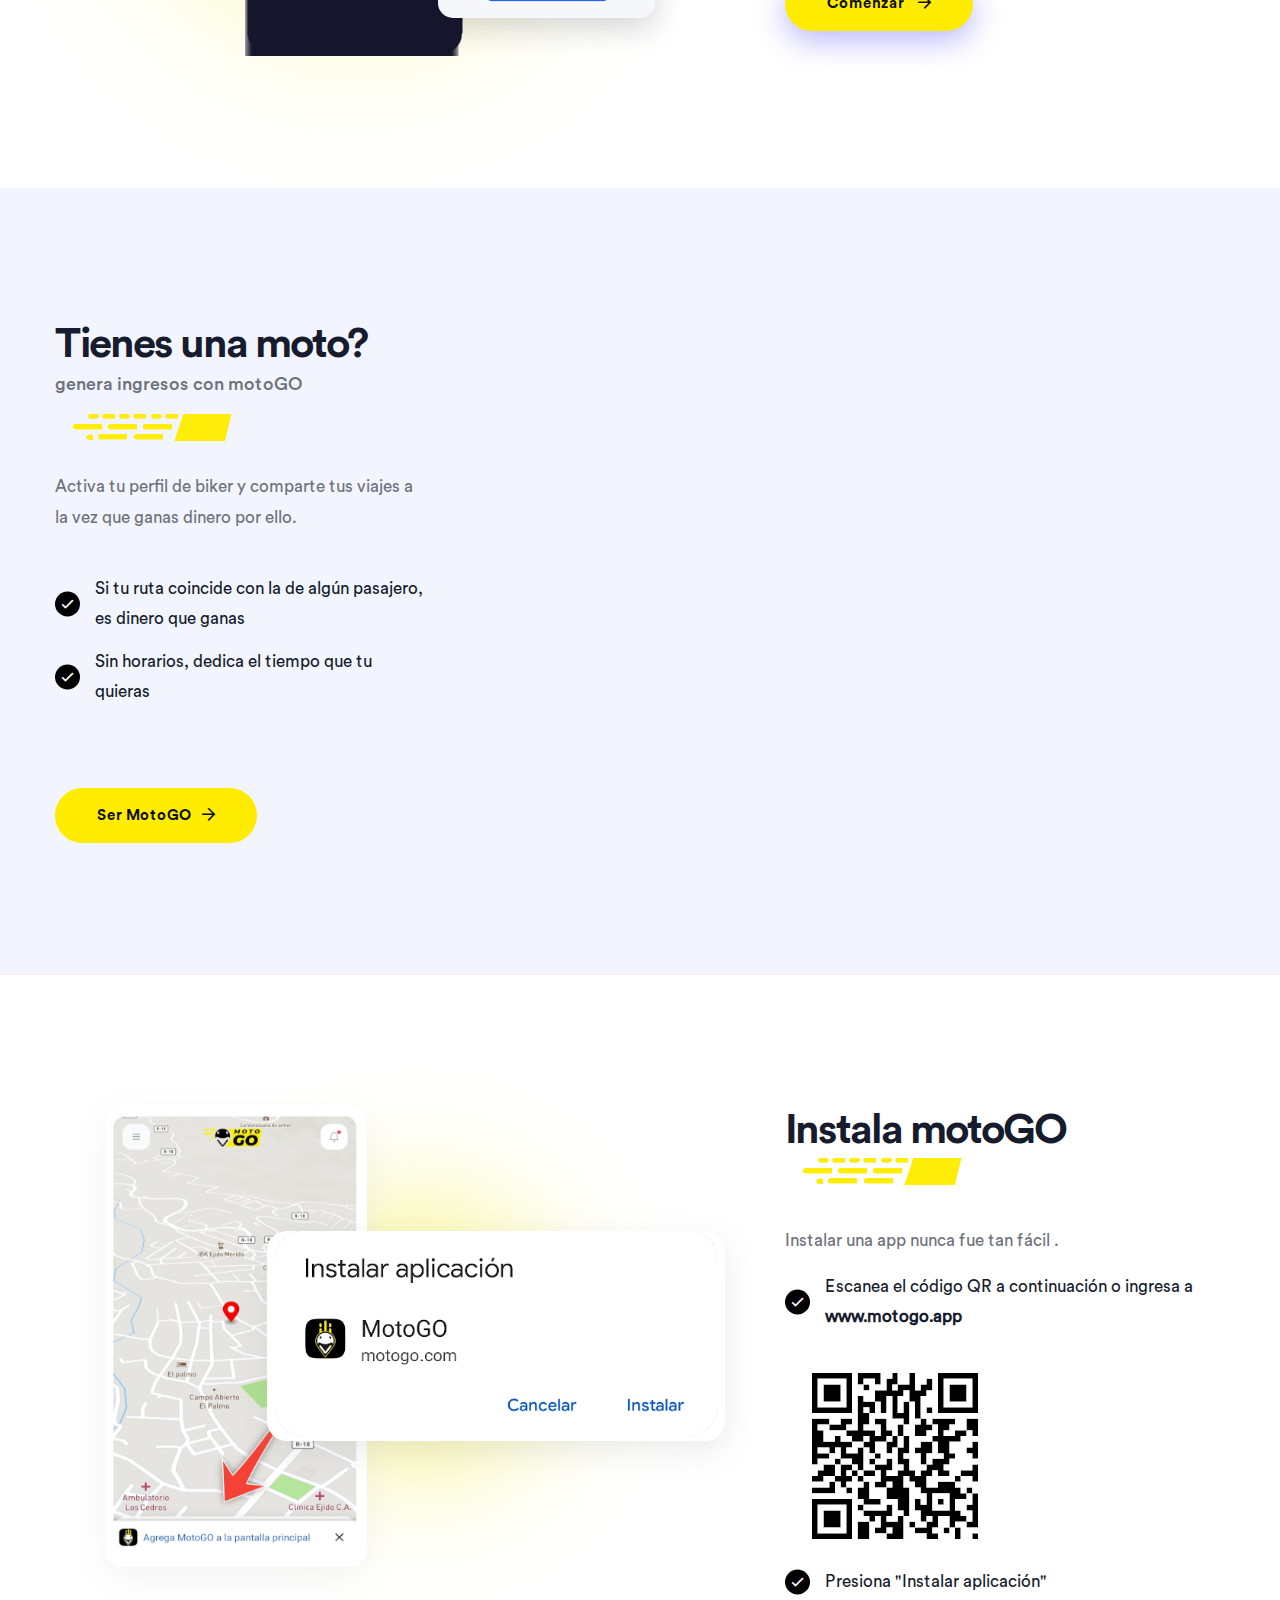
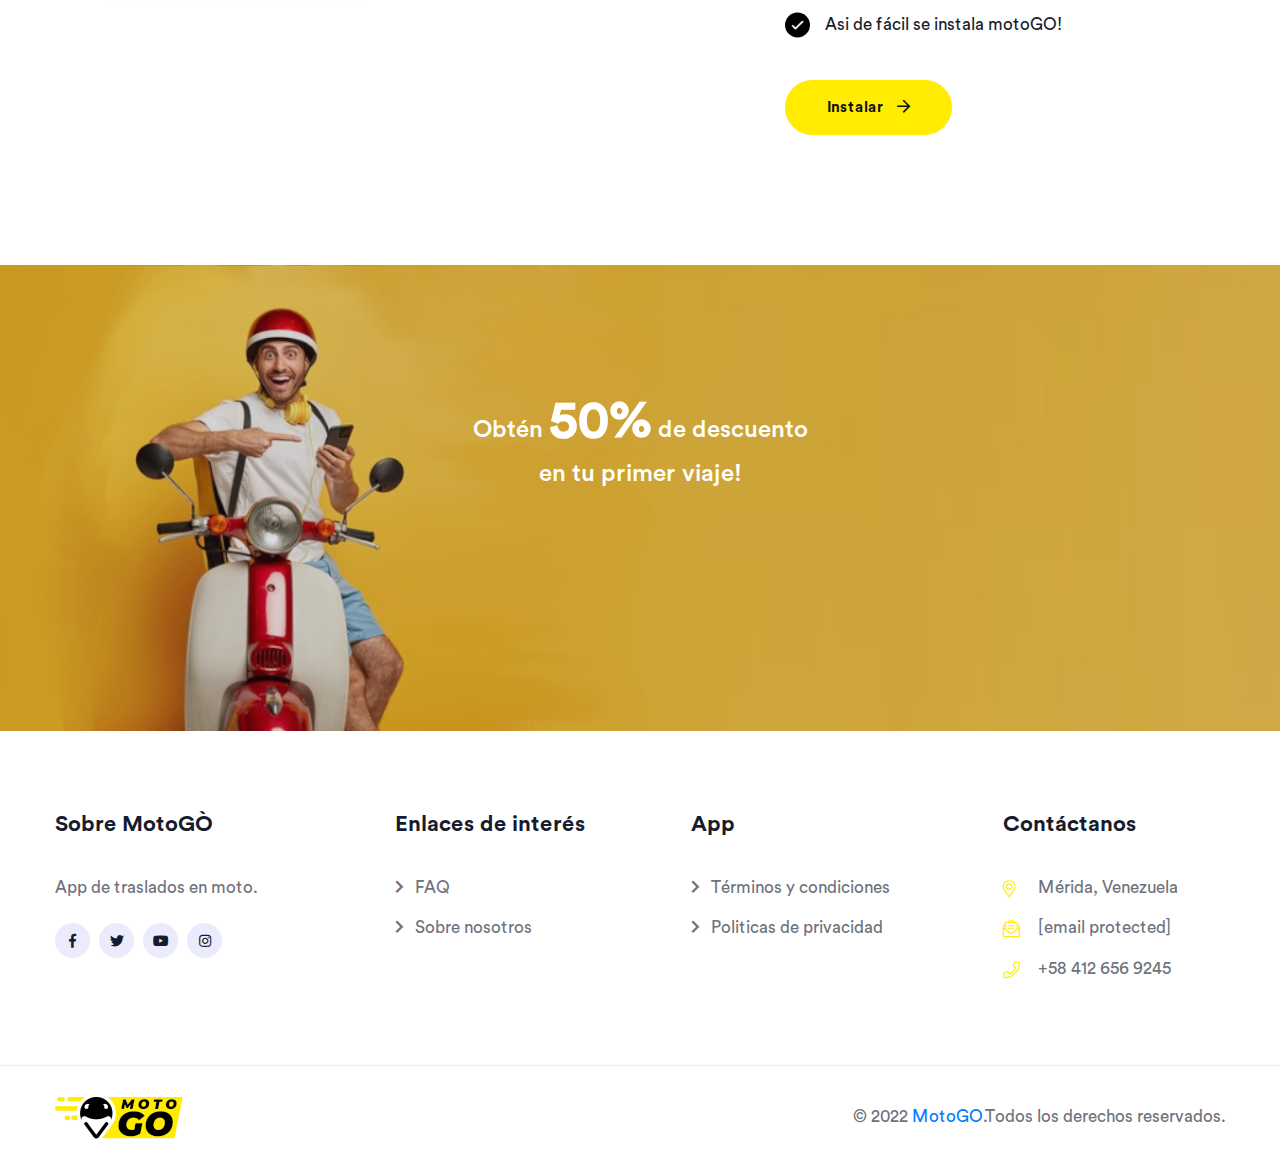
==== commit acca0ed5: "new image" ====
--- a/index.html
+++ b/index.html
@@ -117,7 +117,7 @@
                         
                         <li class="d-none d-lg-block">
                             <a href="https://motogo.buckapiservices.com" target="_blank" class="template-btn shadow-none">
-                                APP <i class="fas fa-arrow-right"></i>
+                                APP <i class="fas fa-arrow-down"></i>
                             </a>
                         </li>
                         
@@ -518,7 +518,7 @@
                         <ul class="cta-btns justify-content-center">
                             <li class="wow fadeInUp" data-wow-delay="0.2s">
                                 <a href="" class="template-btn primary-bg-4 shadow-none">
-                                    Solicitar un motoGO <i class="fas fa-arrow-right"></i>
+                                    Solicita tu viaje de apertura <i class="fas fa-arrow-right"></i>
                                 </a>
                             </li>
                            <!--  <li class="wow fadeInUp" data-wow-delay="0.3s">
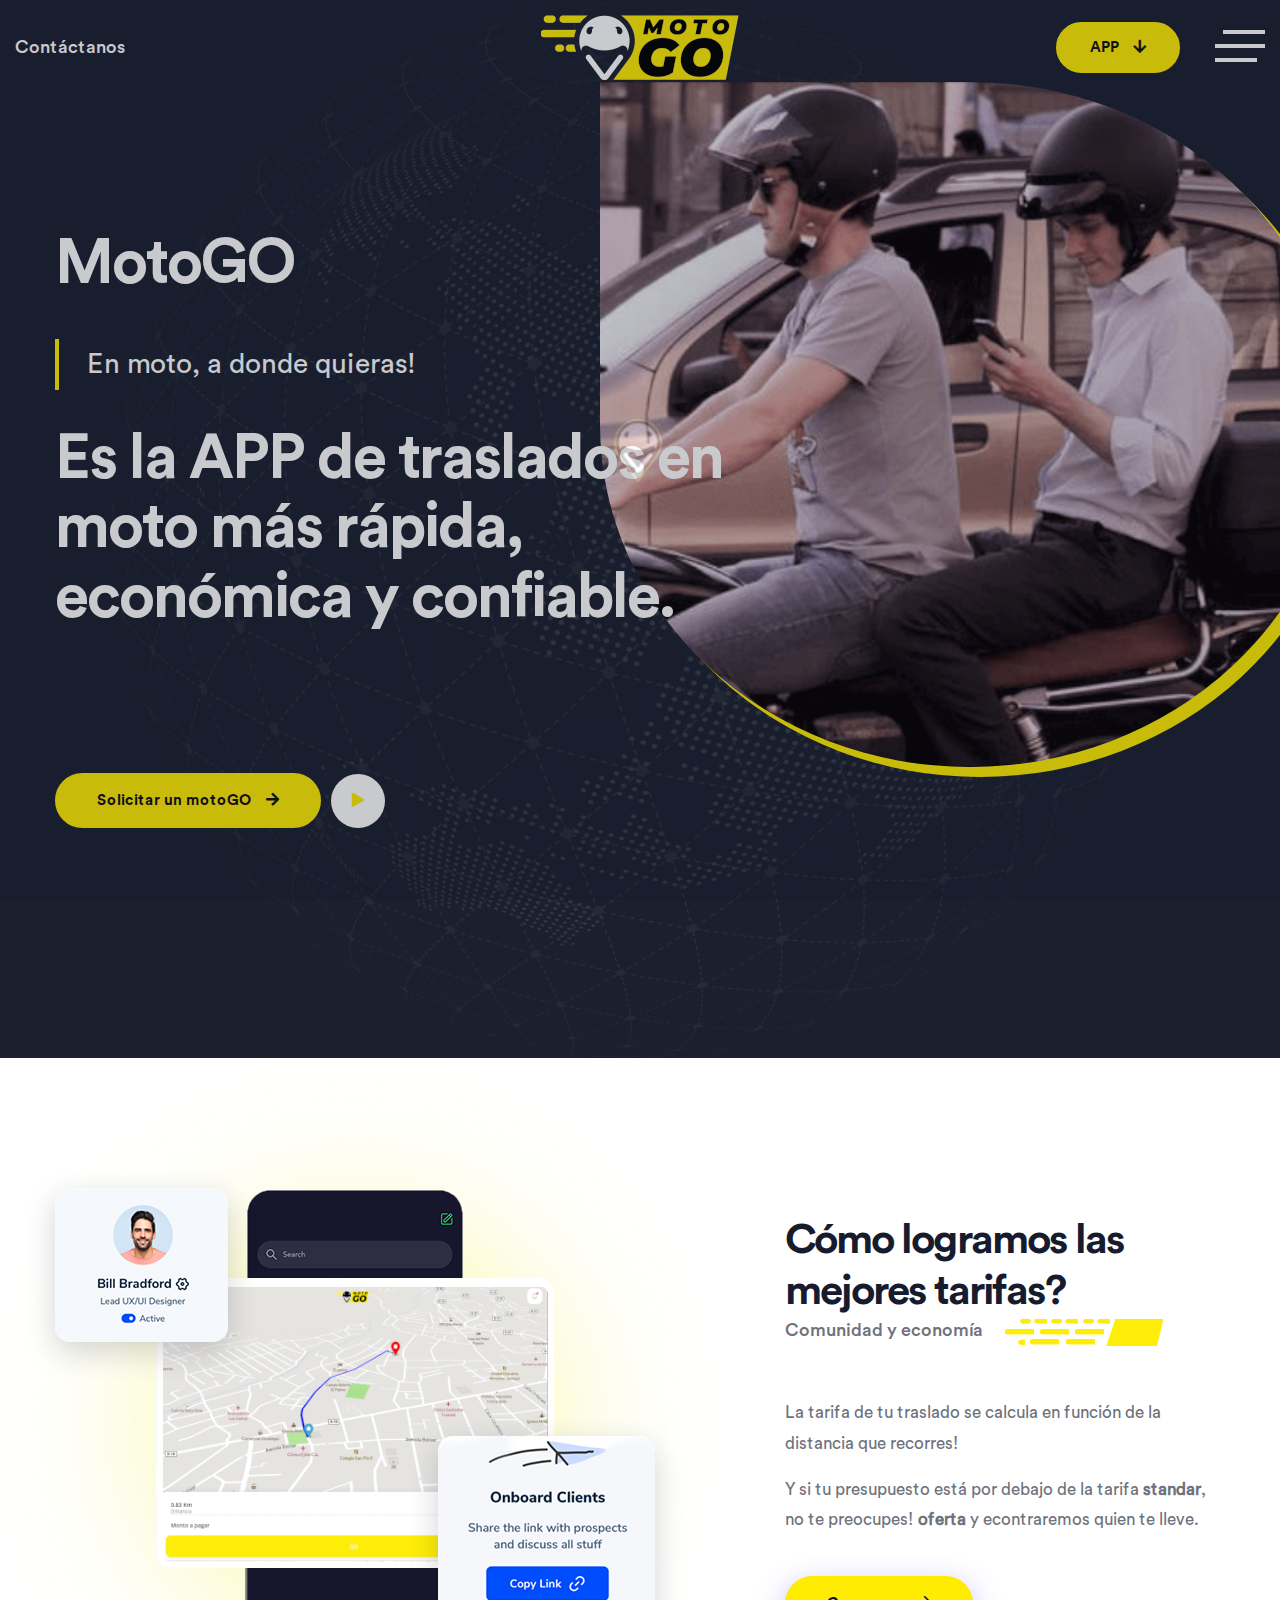
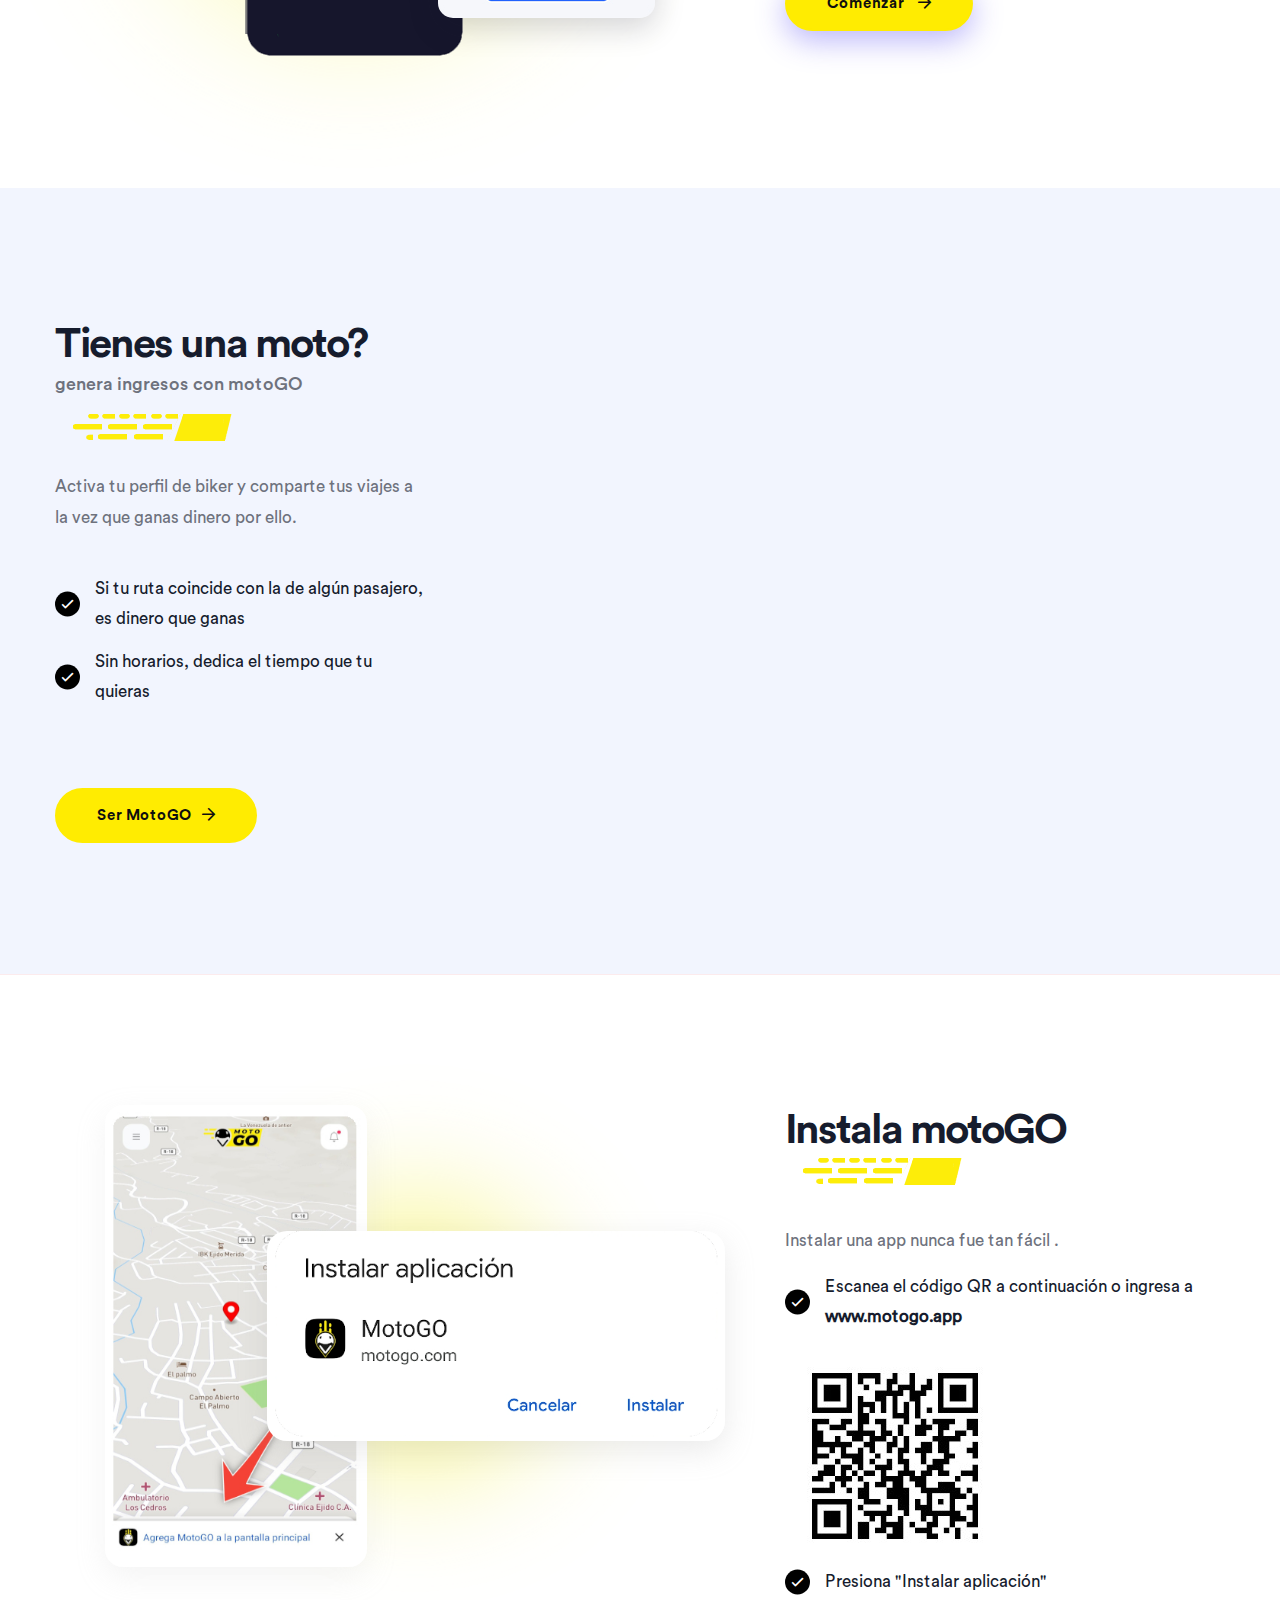
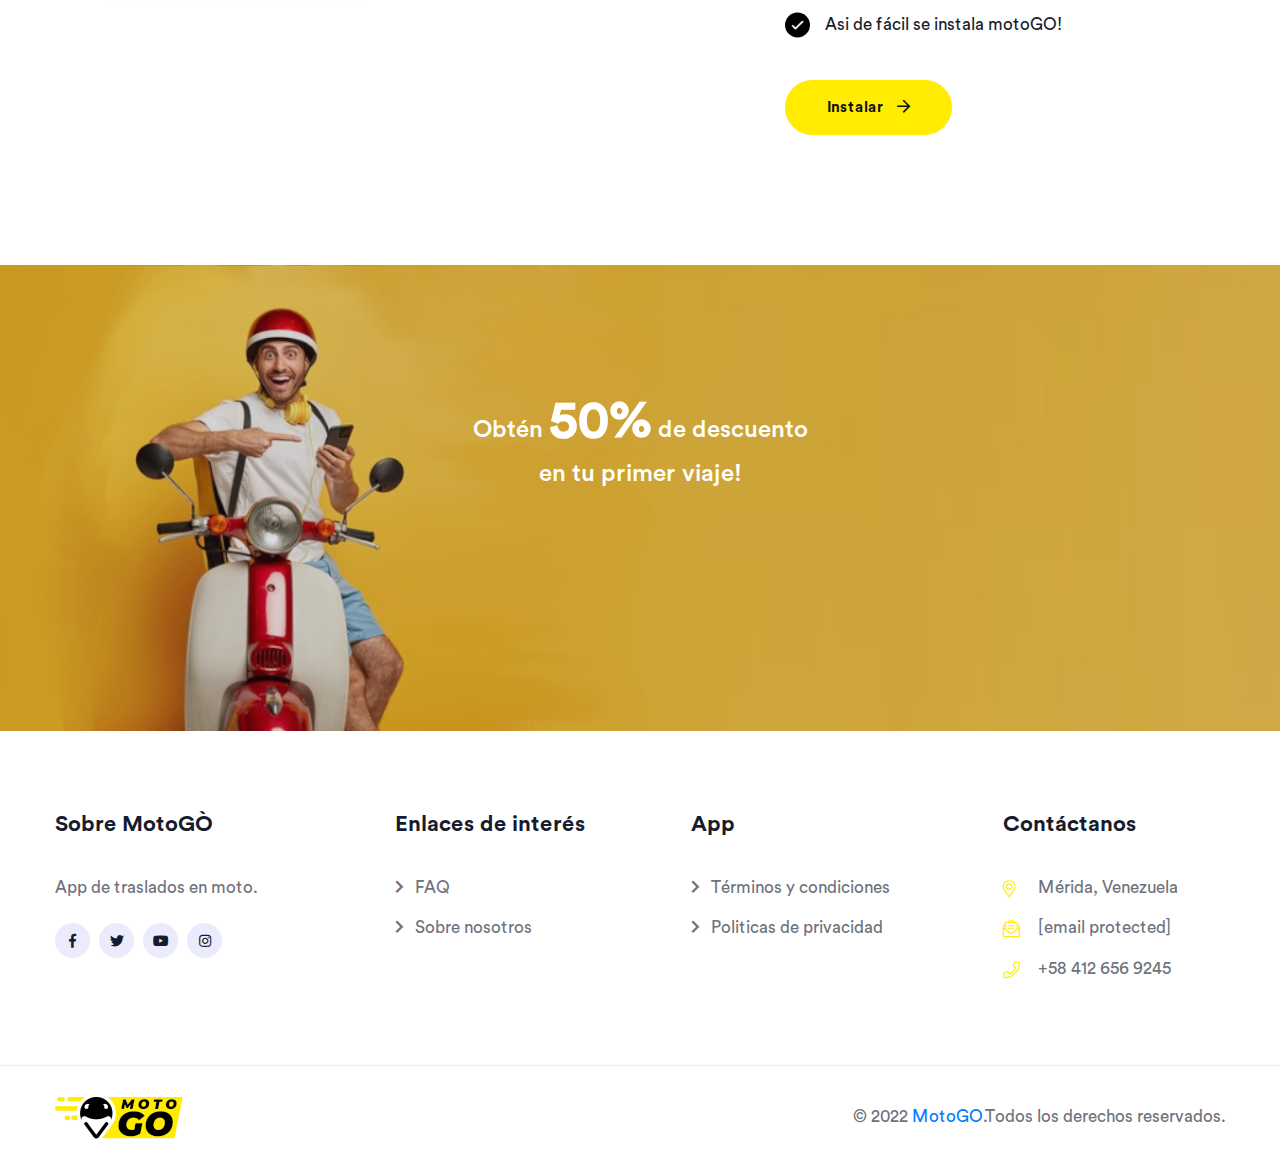
==== commit ec963e76: "new image" ====
--- a/index.html
+++ b/index.html
@@ -5,8 +5,8 @@
     <meta charset="UTF-8">
     <meta http-equiv="X-UA-Compatible" content="IE=edge">
     <meta name="viewport" content="width=device-width, initial-scale=1.0">
-    <title>MotoGO || APP de traslados.</title>
-    <meta name="description" content="En moto, a donde quieras! " />
+    <title>MotoGO &#x1f3cd En moto, a donde quieras!</title>
+    <meta name="description" content="App de traslados &#x1f3cd &#x1f3cd" />
           <meta property="og:image" content="https://www.buckapiservices.com/motogo/assets/img/motogo.jpg">
     <meta name="keys" content="App, motogo, Motogo, MotoGo " />
     <meta name="tags" content="App, motogo, Motogo, MotoGo " />
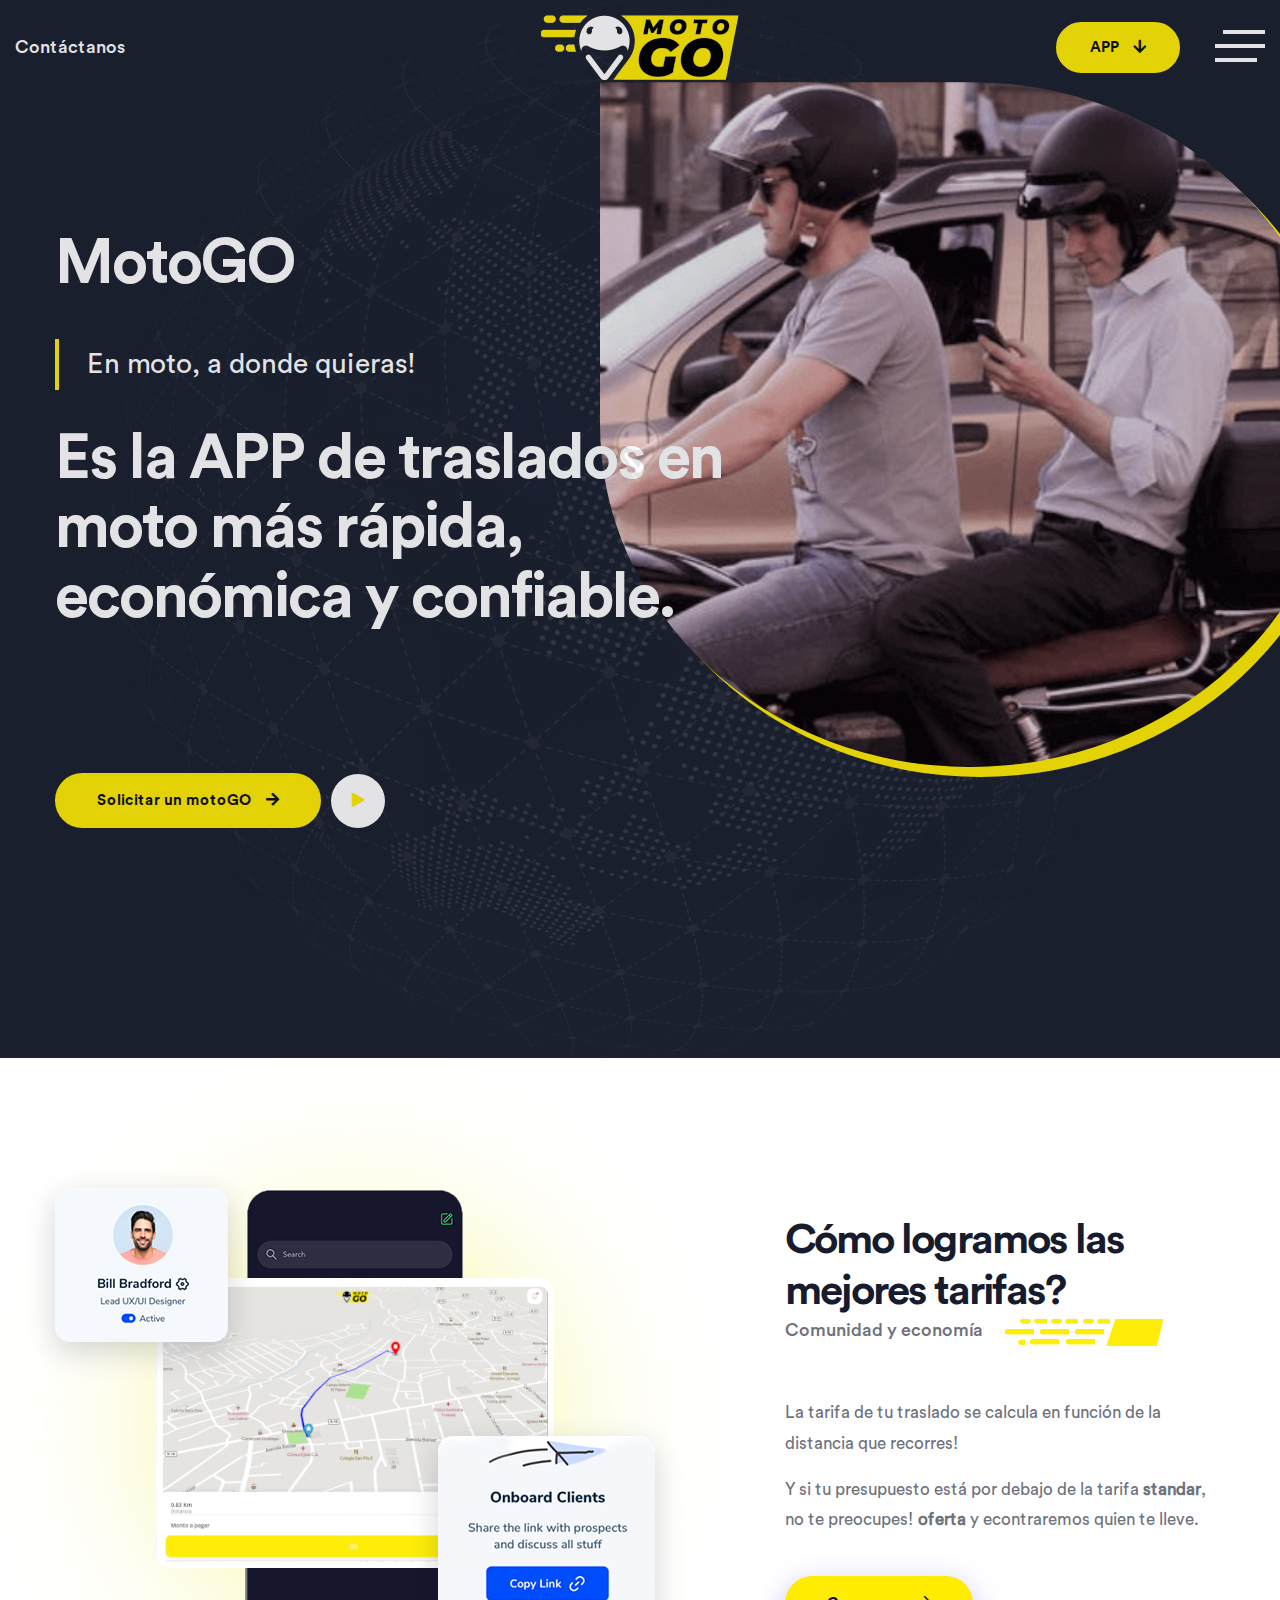
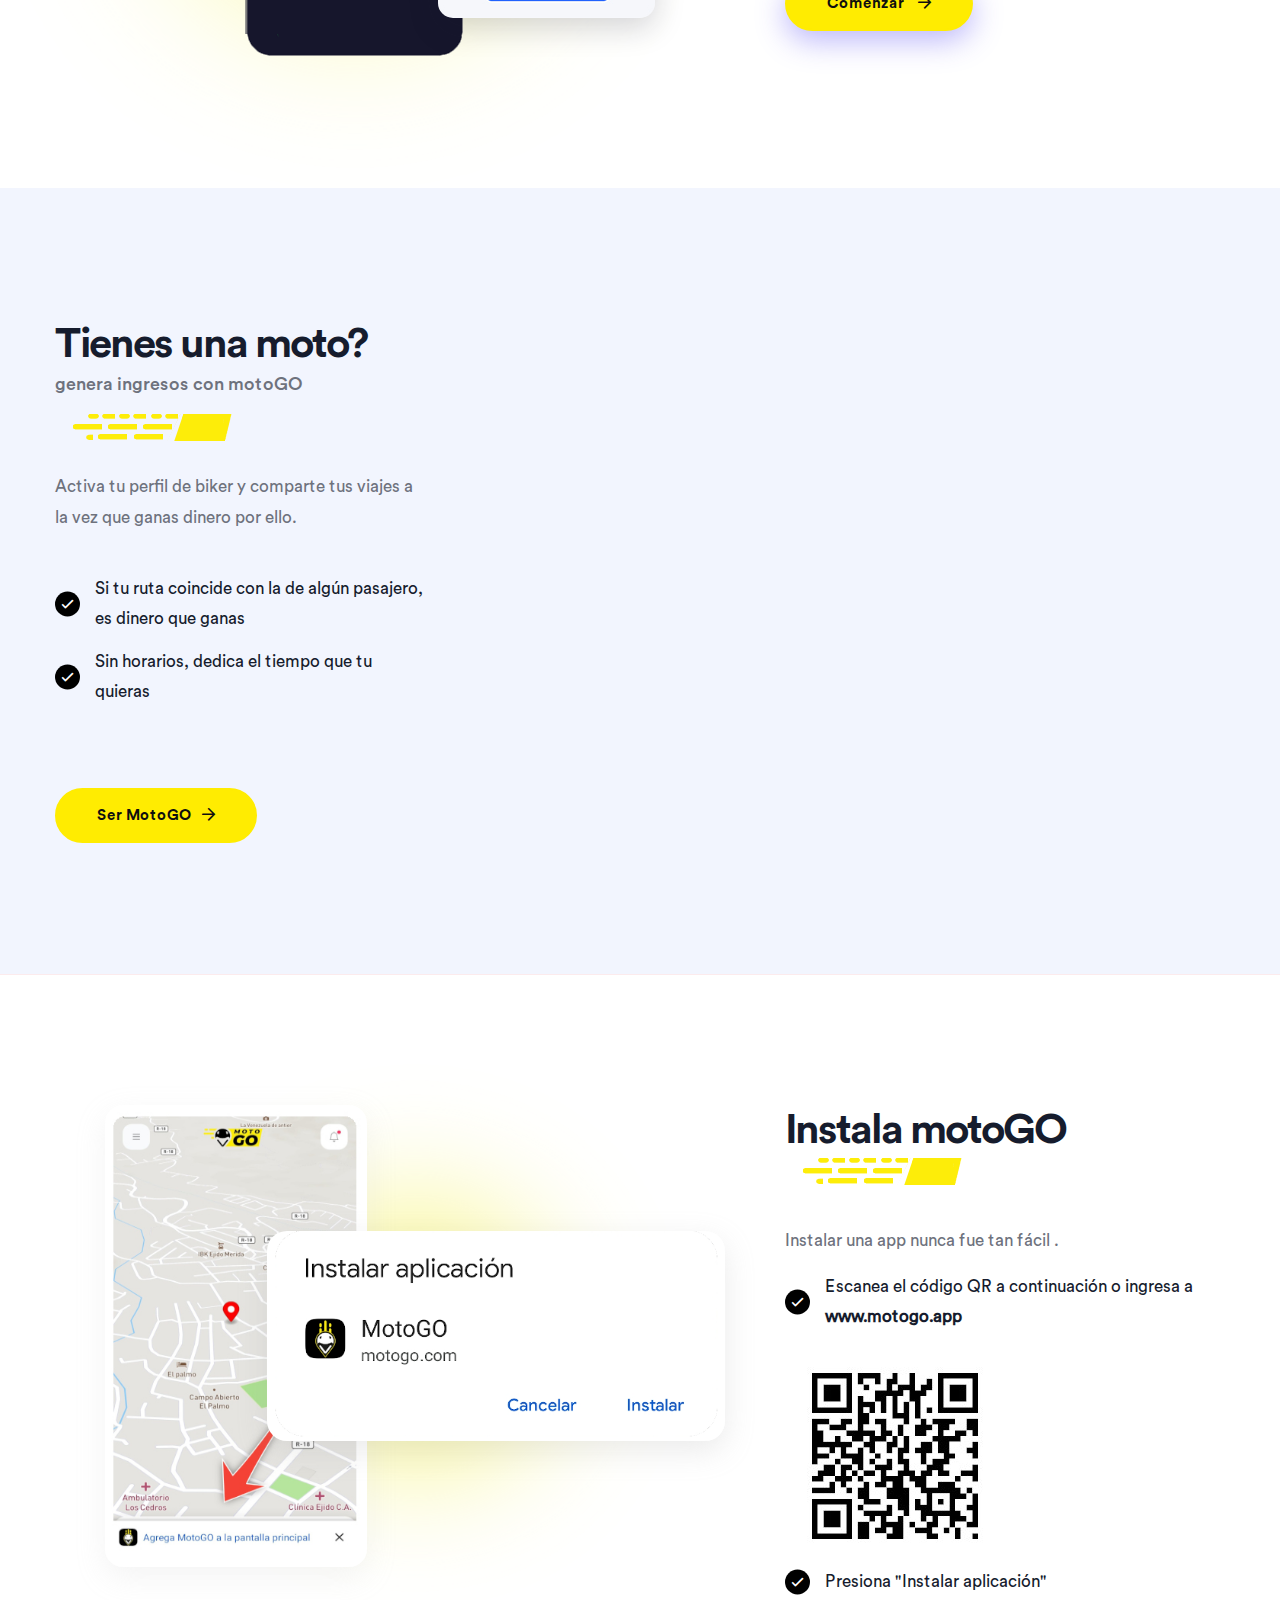
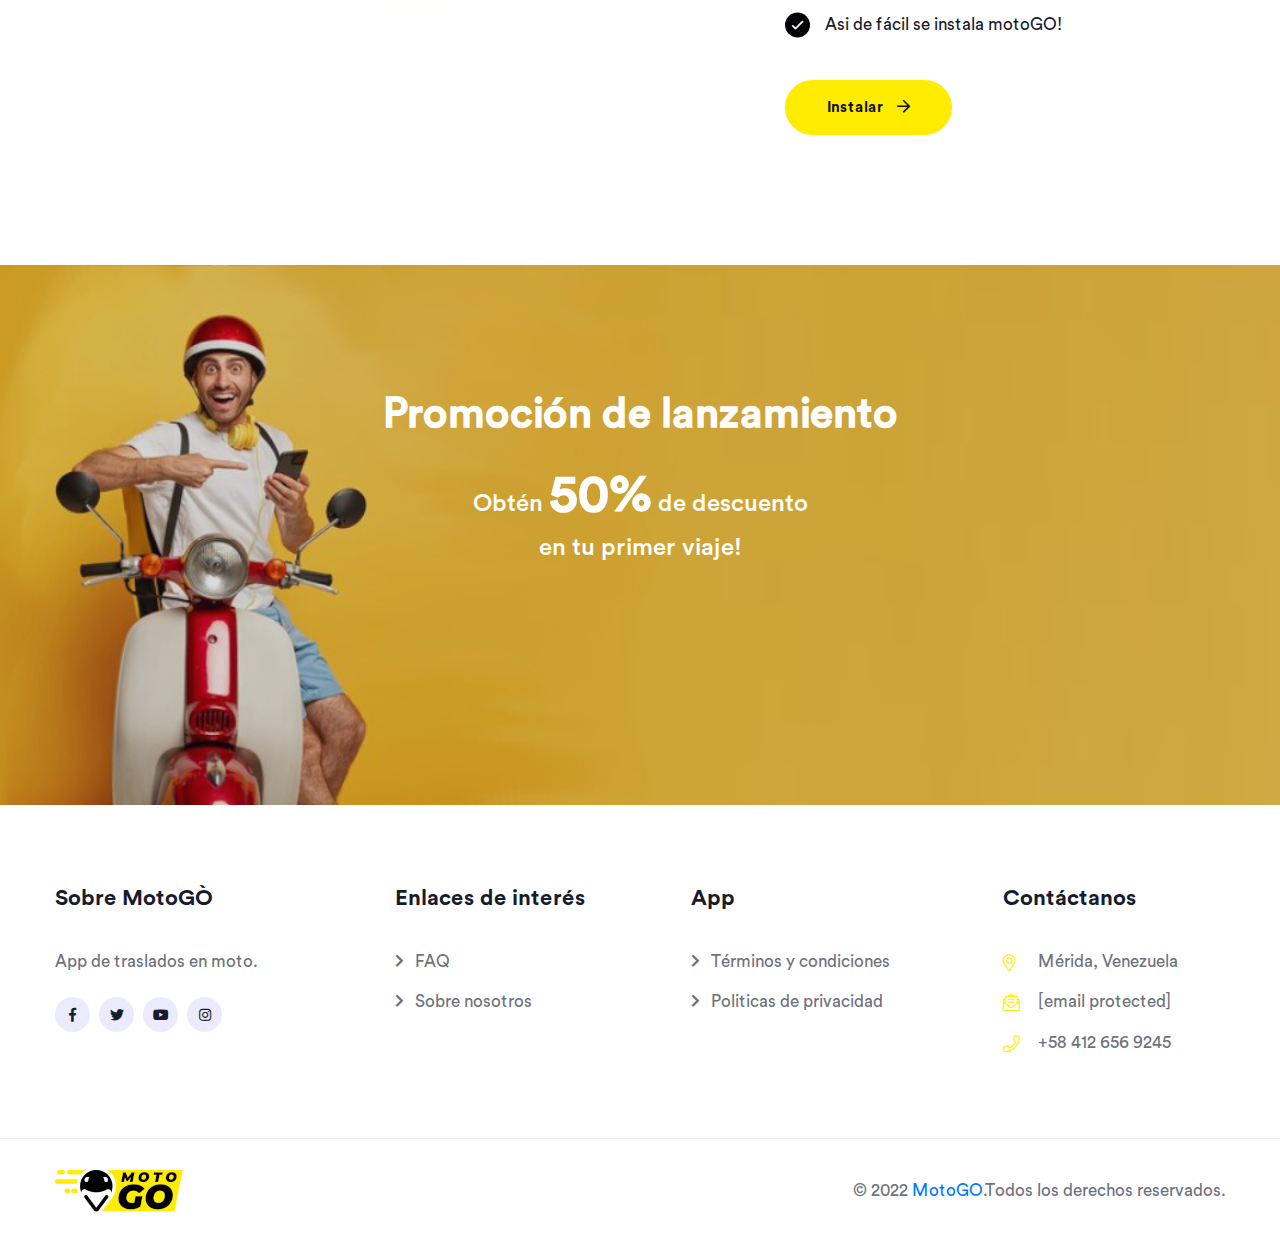
==== commit 10c07f36: "new image" ====
--- a/index.html
+++ b/index.html
@@ -509,6 +509,10 @@
                 <div class="col-xl-7 col-lg-8">
                     <div class="cta-content">
                         <div class="common-heading heading-white m-b-50 text-center">
+                            <p>
+                                
+                            <span class="tagline" style="font-weight: 700; font-size: 42px;">Promoción de lanzamiento</span>
+                            </p>
                             <span class="tagline" style="font-size:24px;">Obtén <span style="font-weight: 600; font-size: 52px;">50%</span> de descuento 
                         </br>
                         en tu primer viaje!</span>
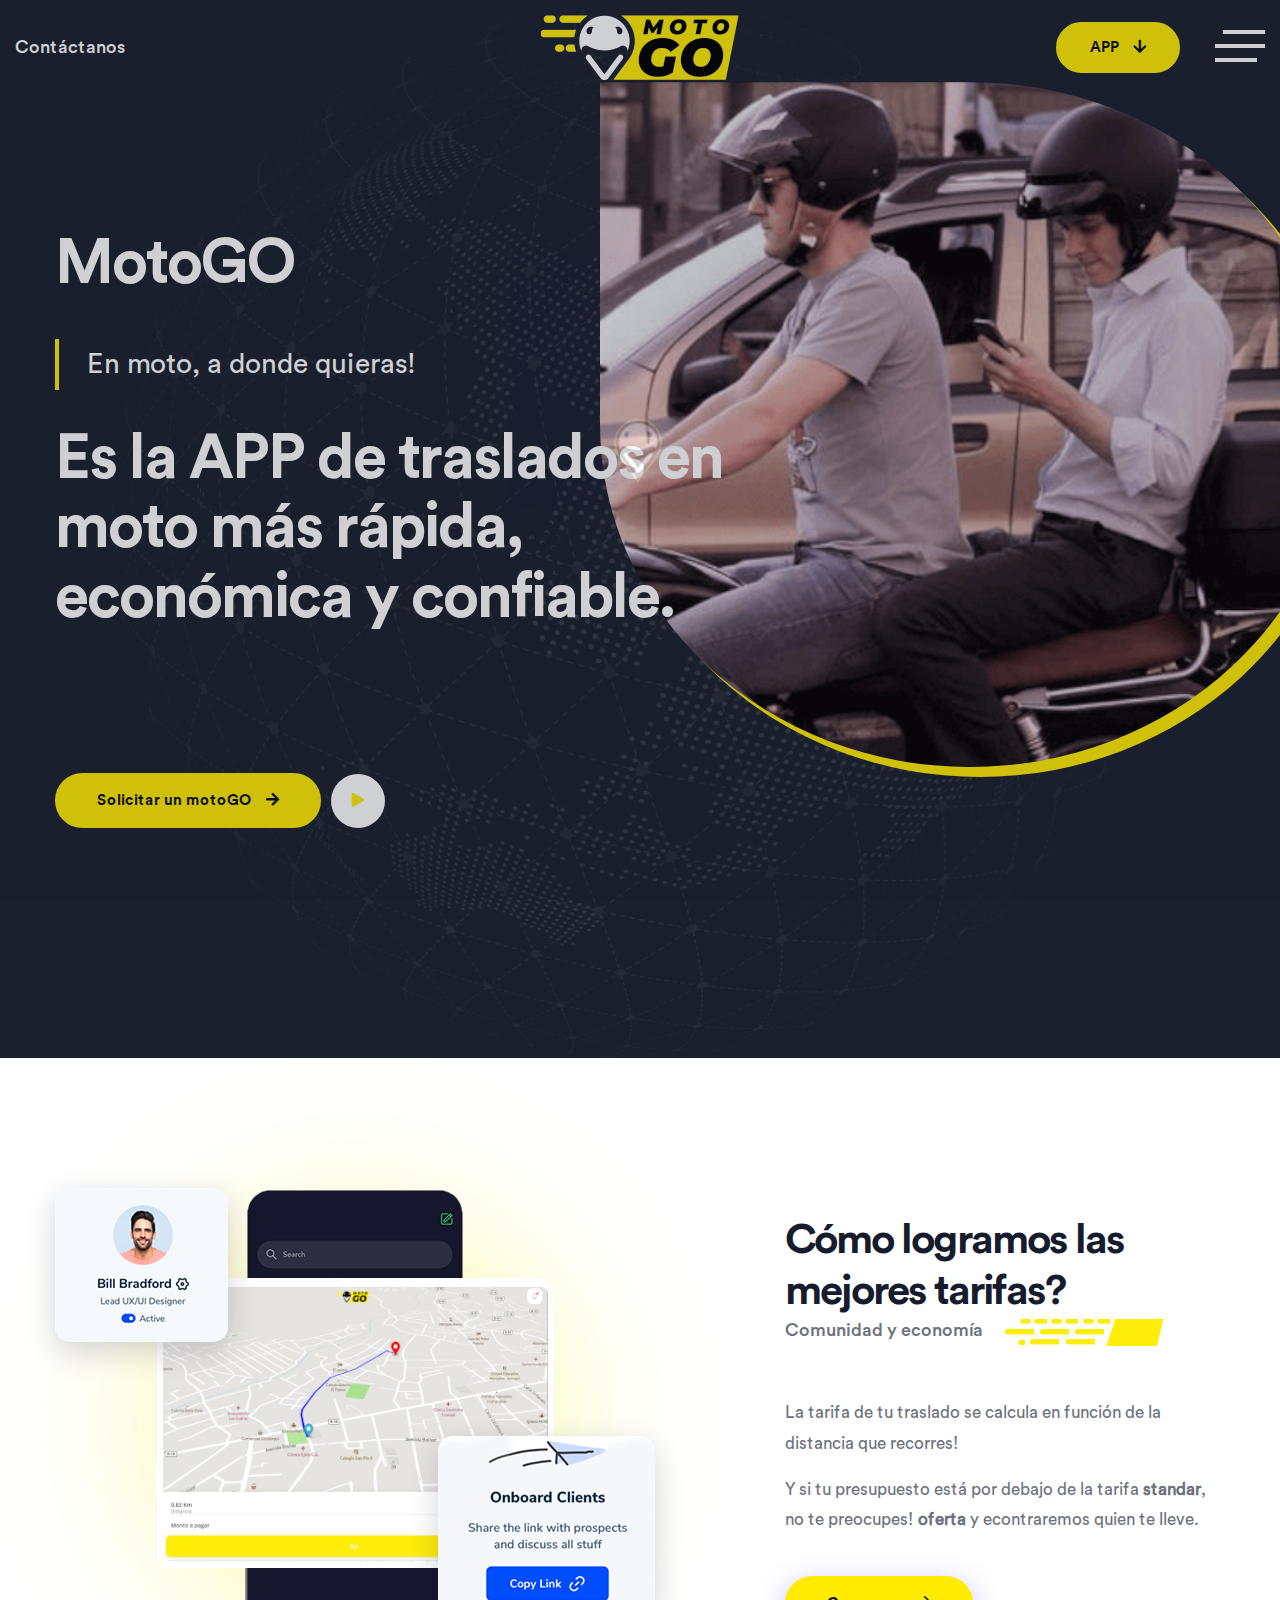
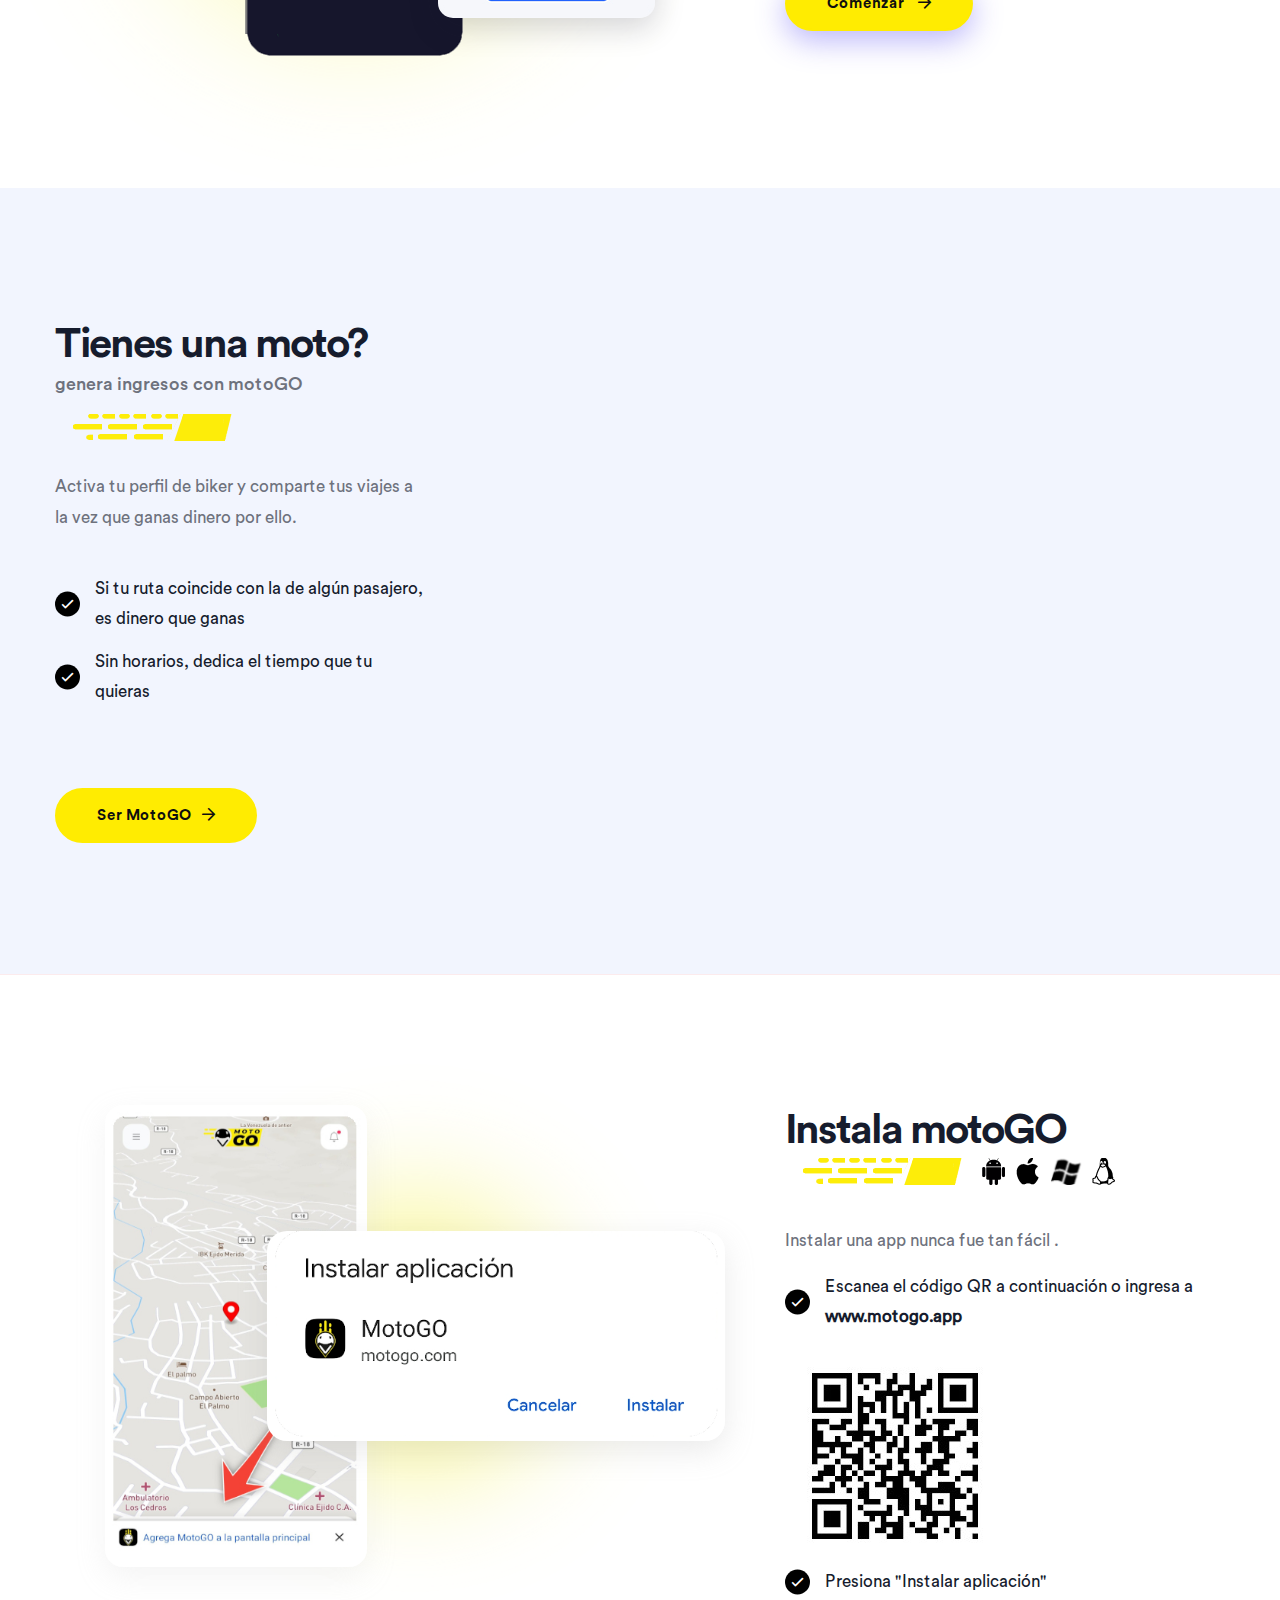
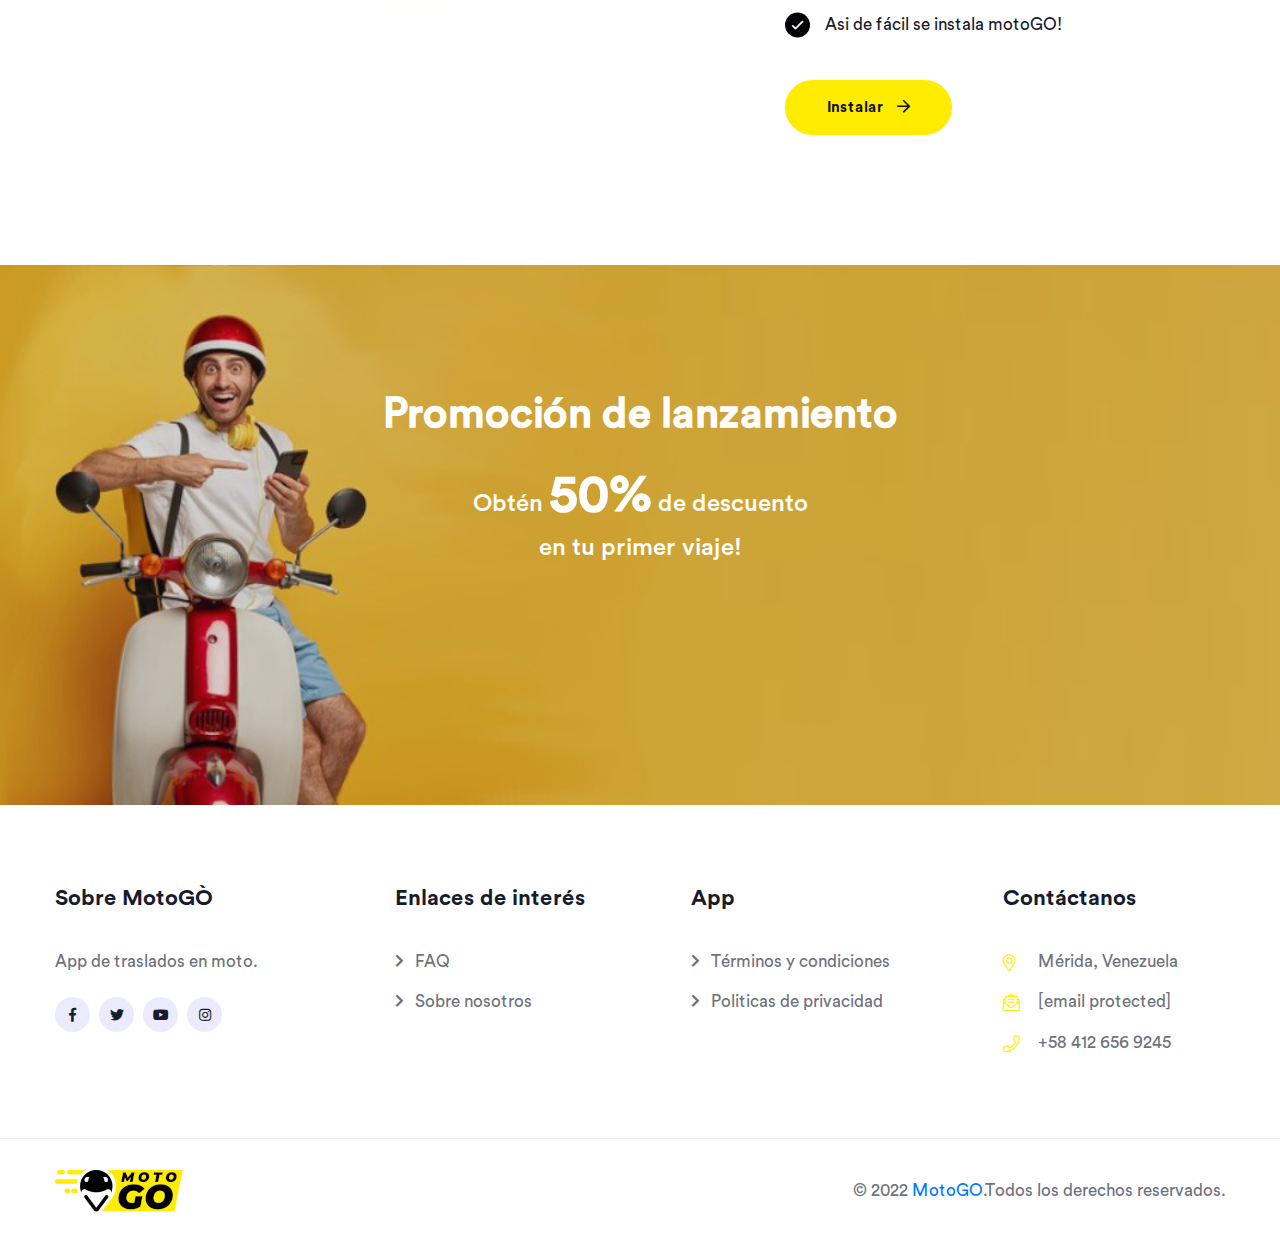
==== commit 17364304: "new image" ====
--- a/index.html
+++ b/index.html
@@ -481,6 +481,7 @@
                             <!-- <span class="tagline">Moto Usuario</span> -->
                             <h2 class="title">Instala motoGO ​​</h2>
                             <img src="assets/img/particle/title-line-2.png" alt="Image" class="Line">
+                            <img src="assets/img/particle/title-line-comp.png" alt="Image" class="Line">
                         </div>
                         <p class="m-b-15">
                           Instalar una app nunca fue tan fácil .
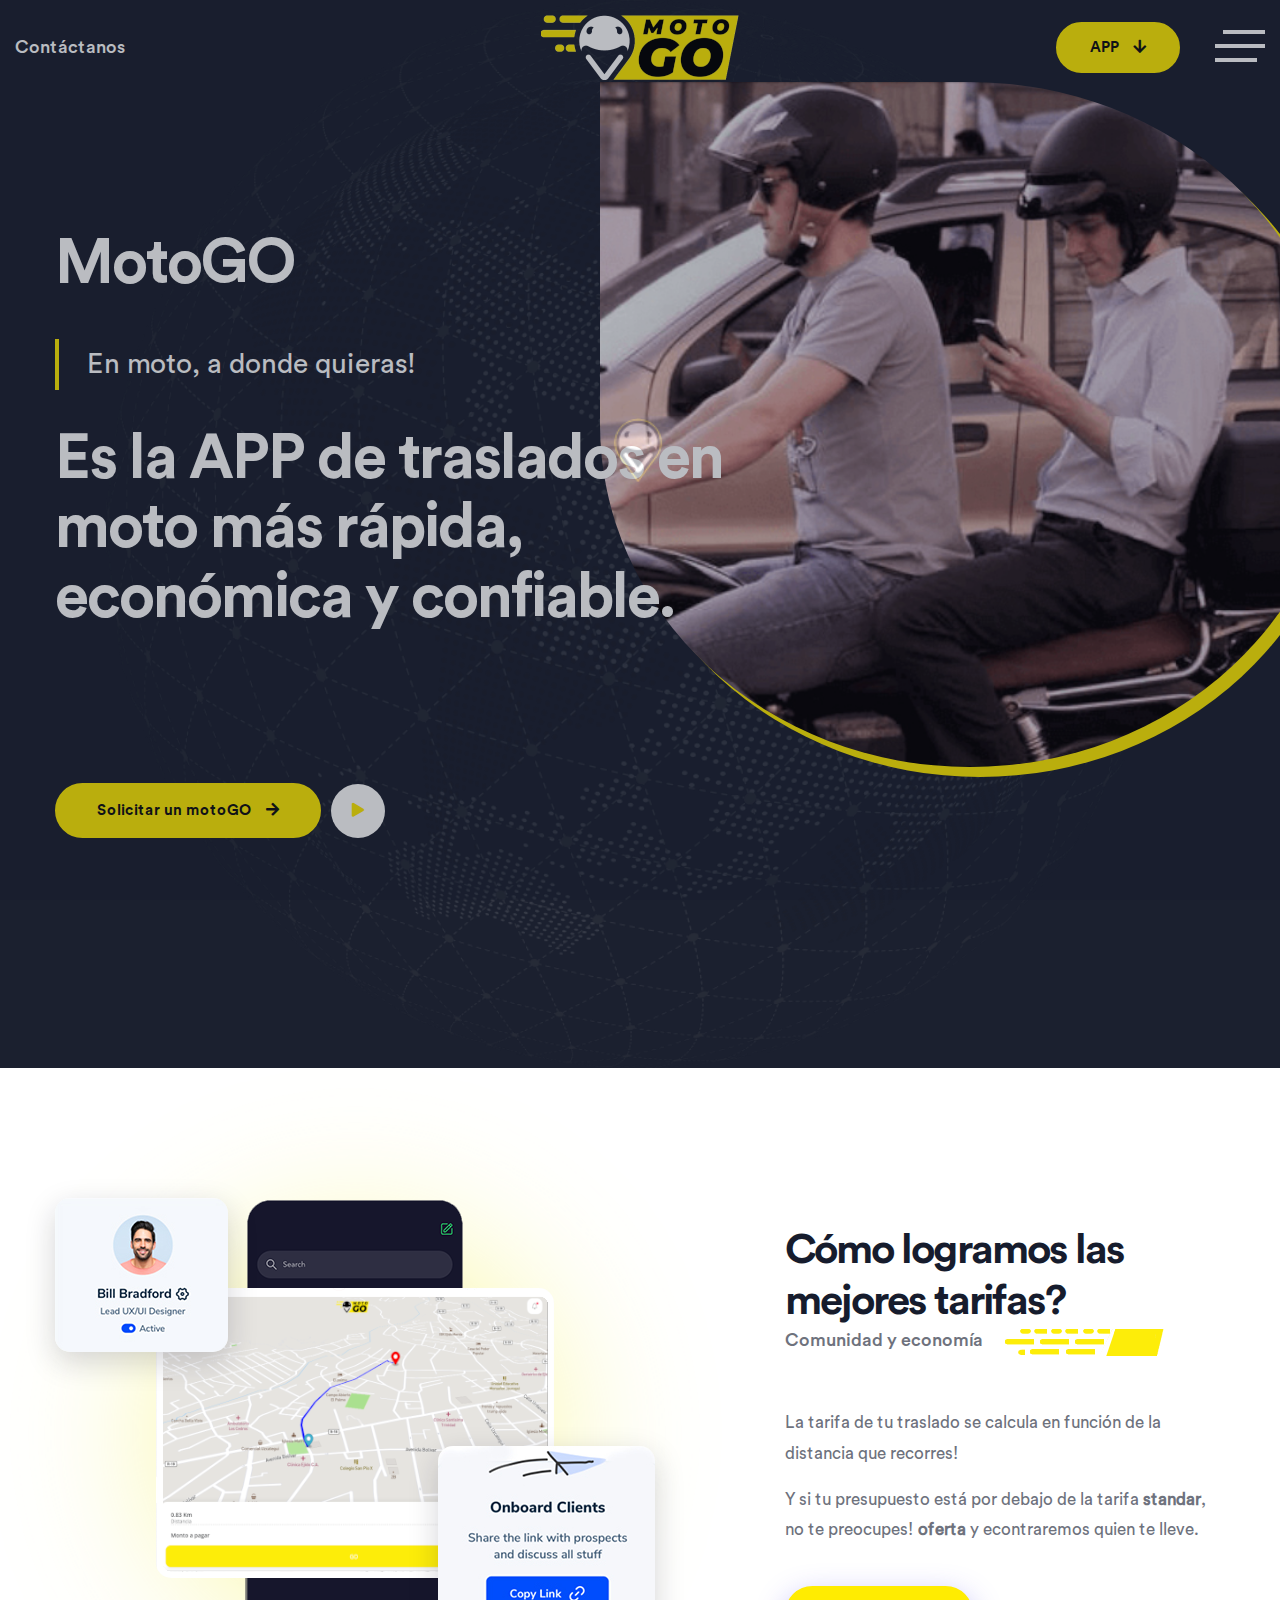
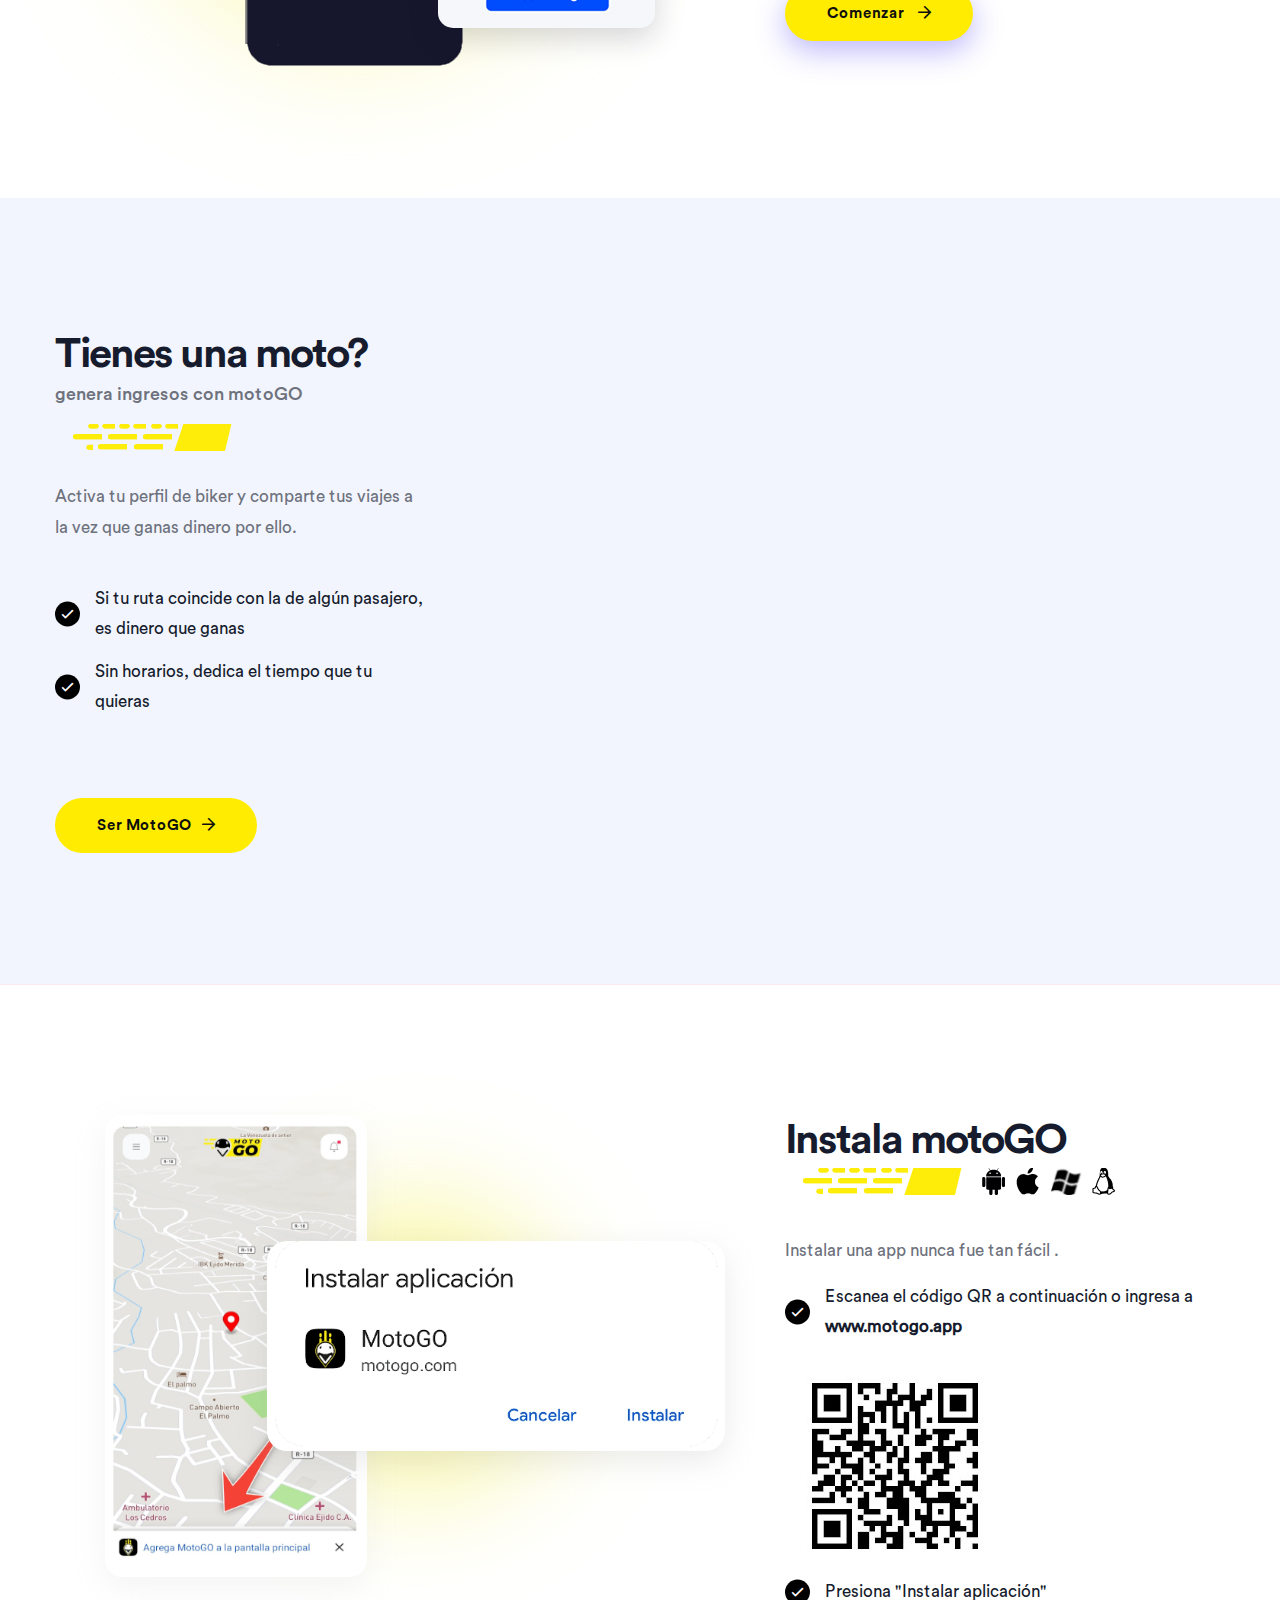
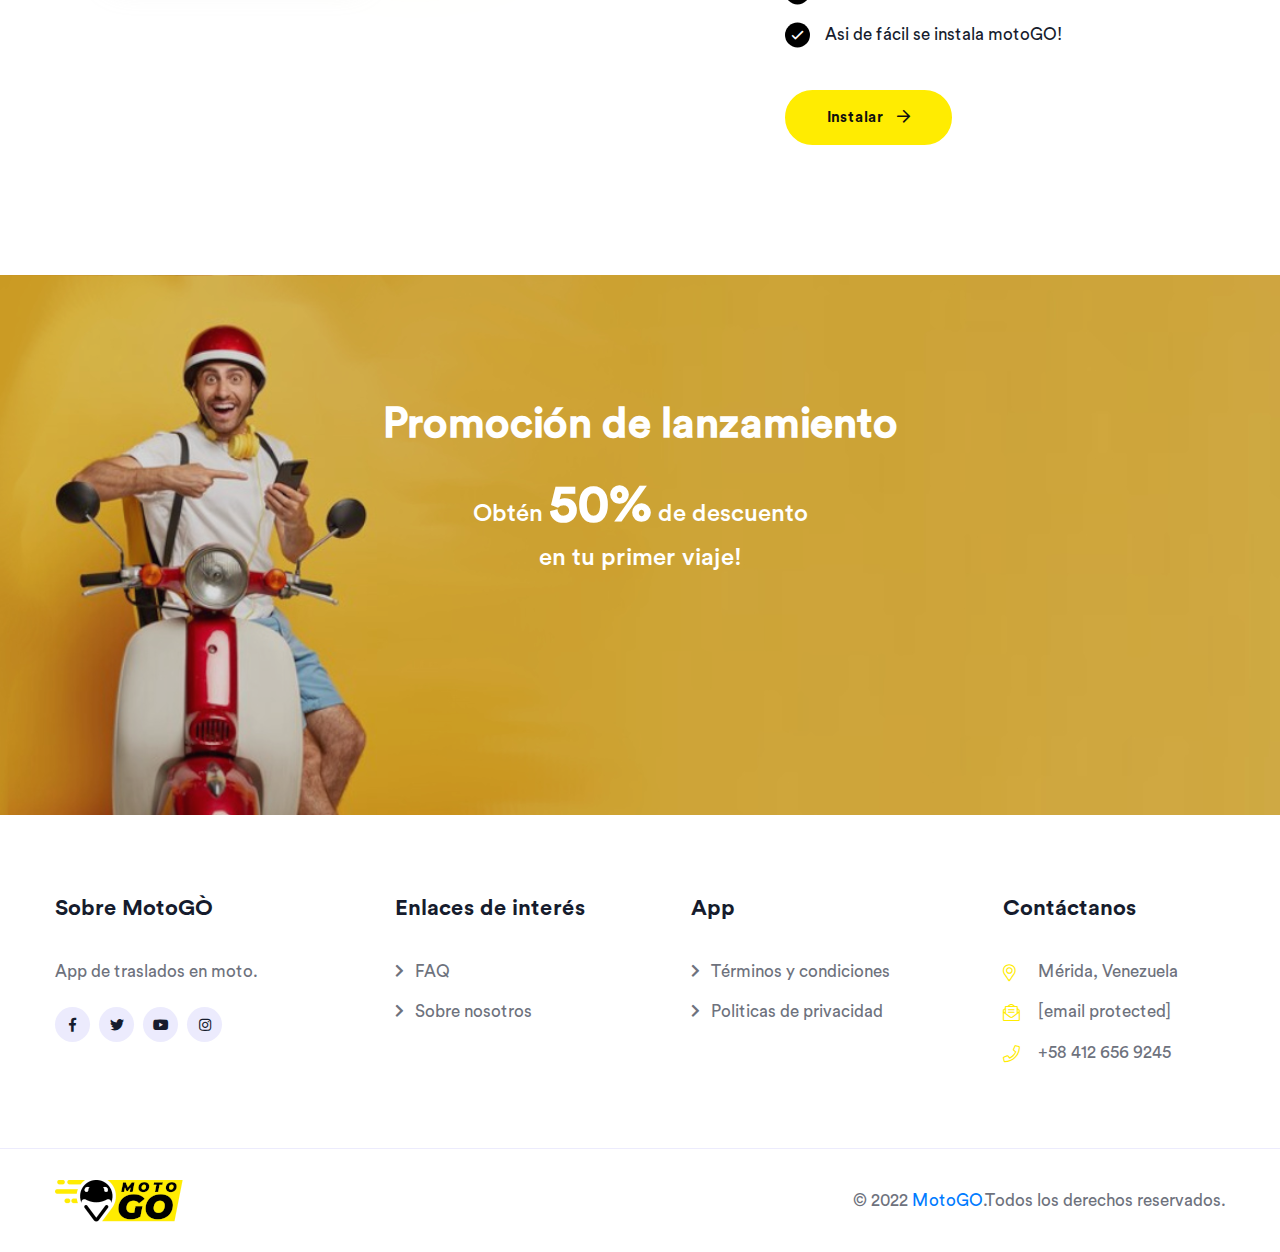
==== commit 2f0f73f6: "new image" ====
--- a/index.html
+++ b/index.html
@@ -278,7 +278,7 @@
                             En moto, a donde quieras!
                             </span>
                         </p>
-                        <h1 class="hero-title p-b-100">
+                        <h1 class="hero-title p-b-110">
                             Es la APP de traslados en moto más rápida, económica y confiable.
                         </h1>
                         <ul class="hero-btns d-flex align-items-center">
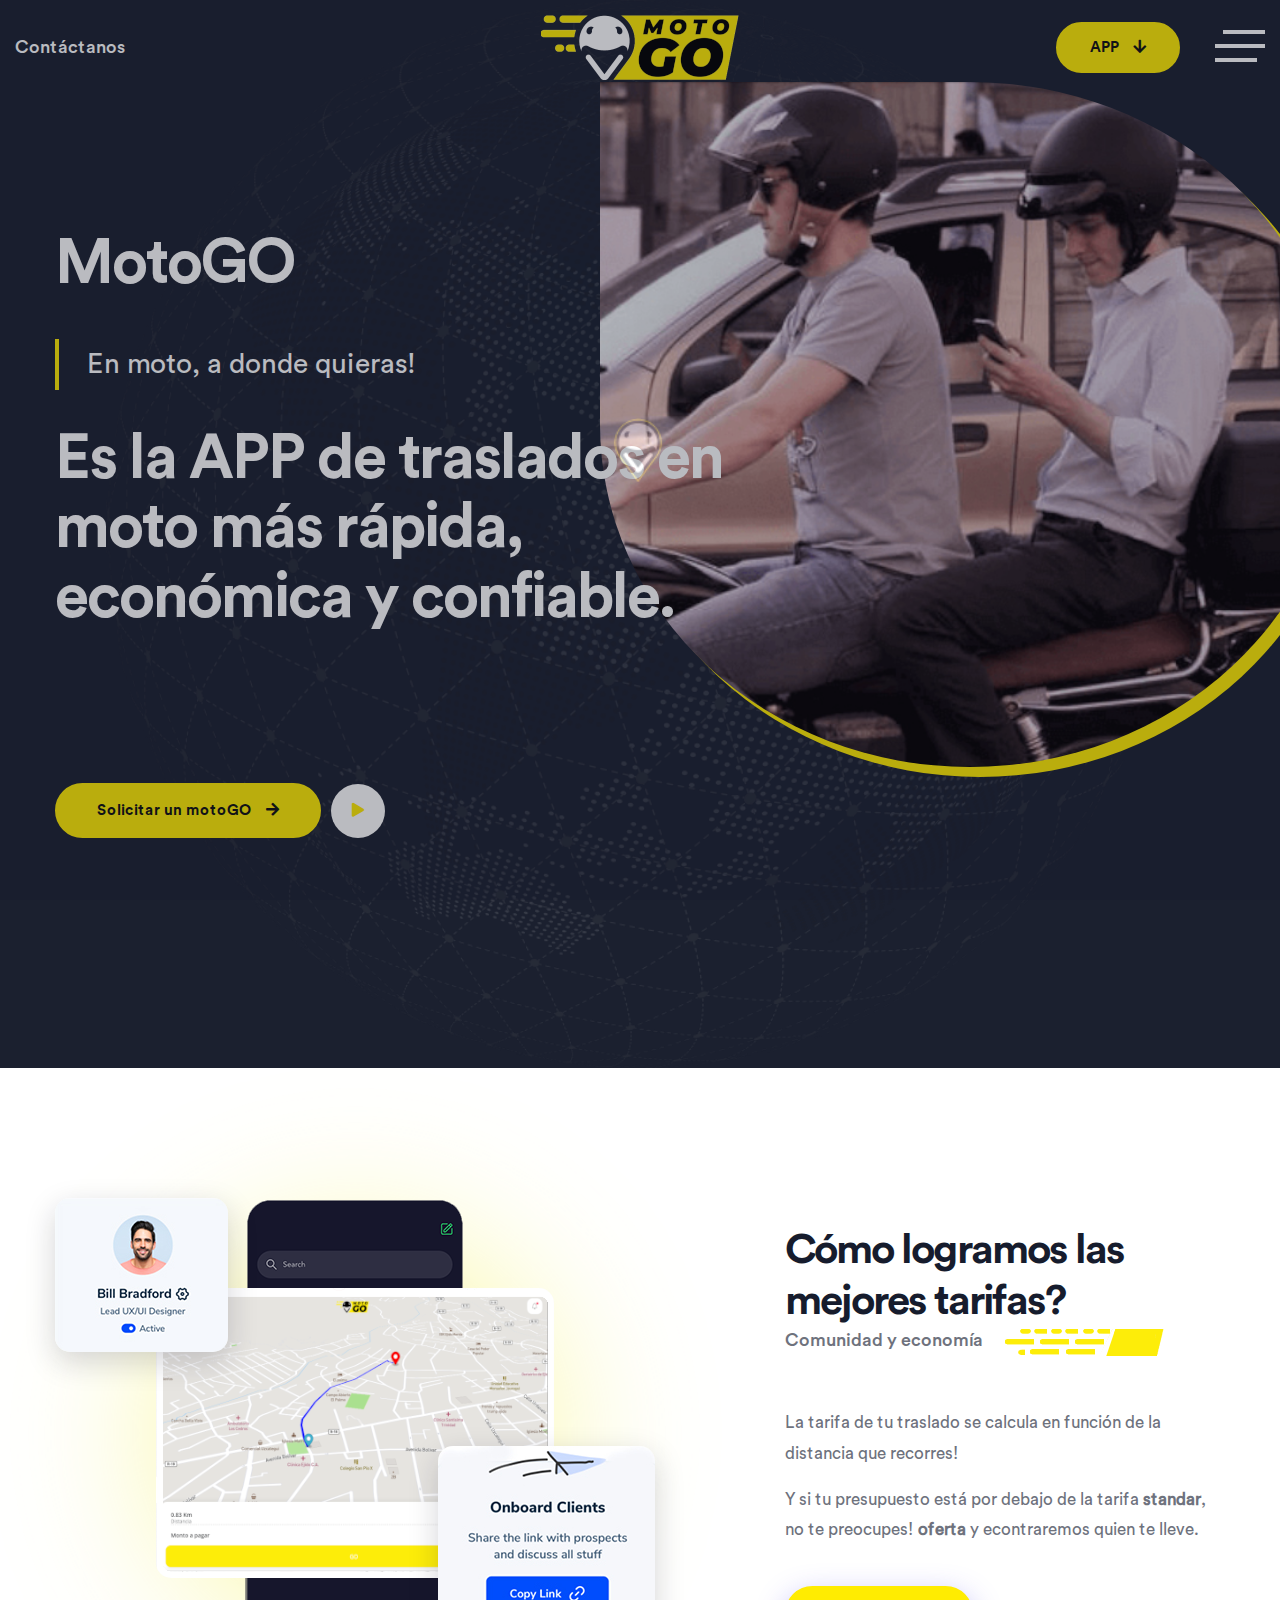
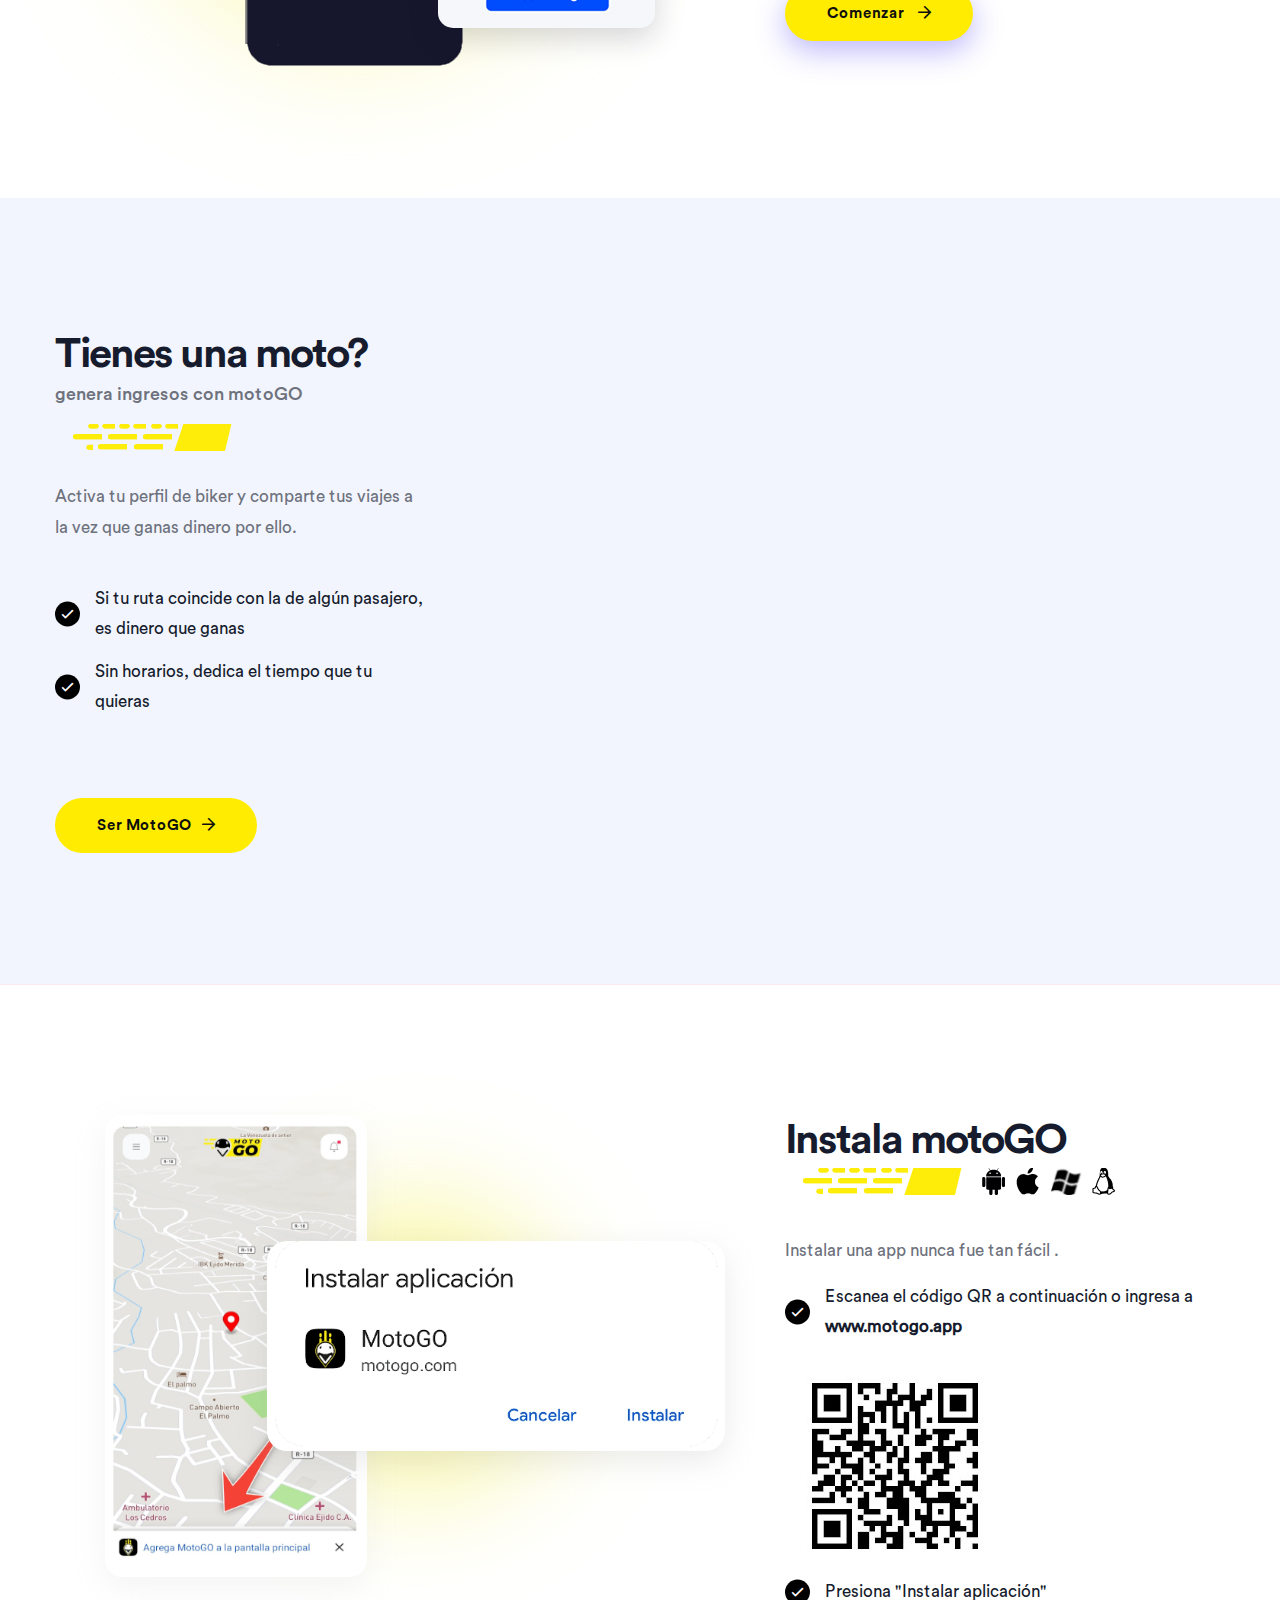
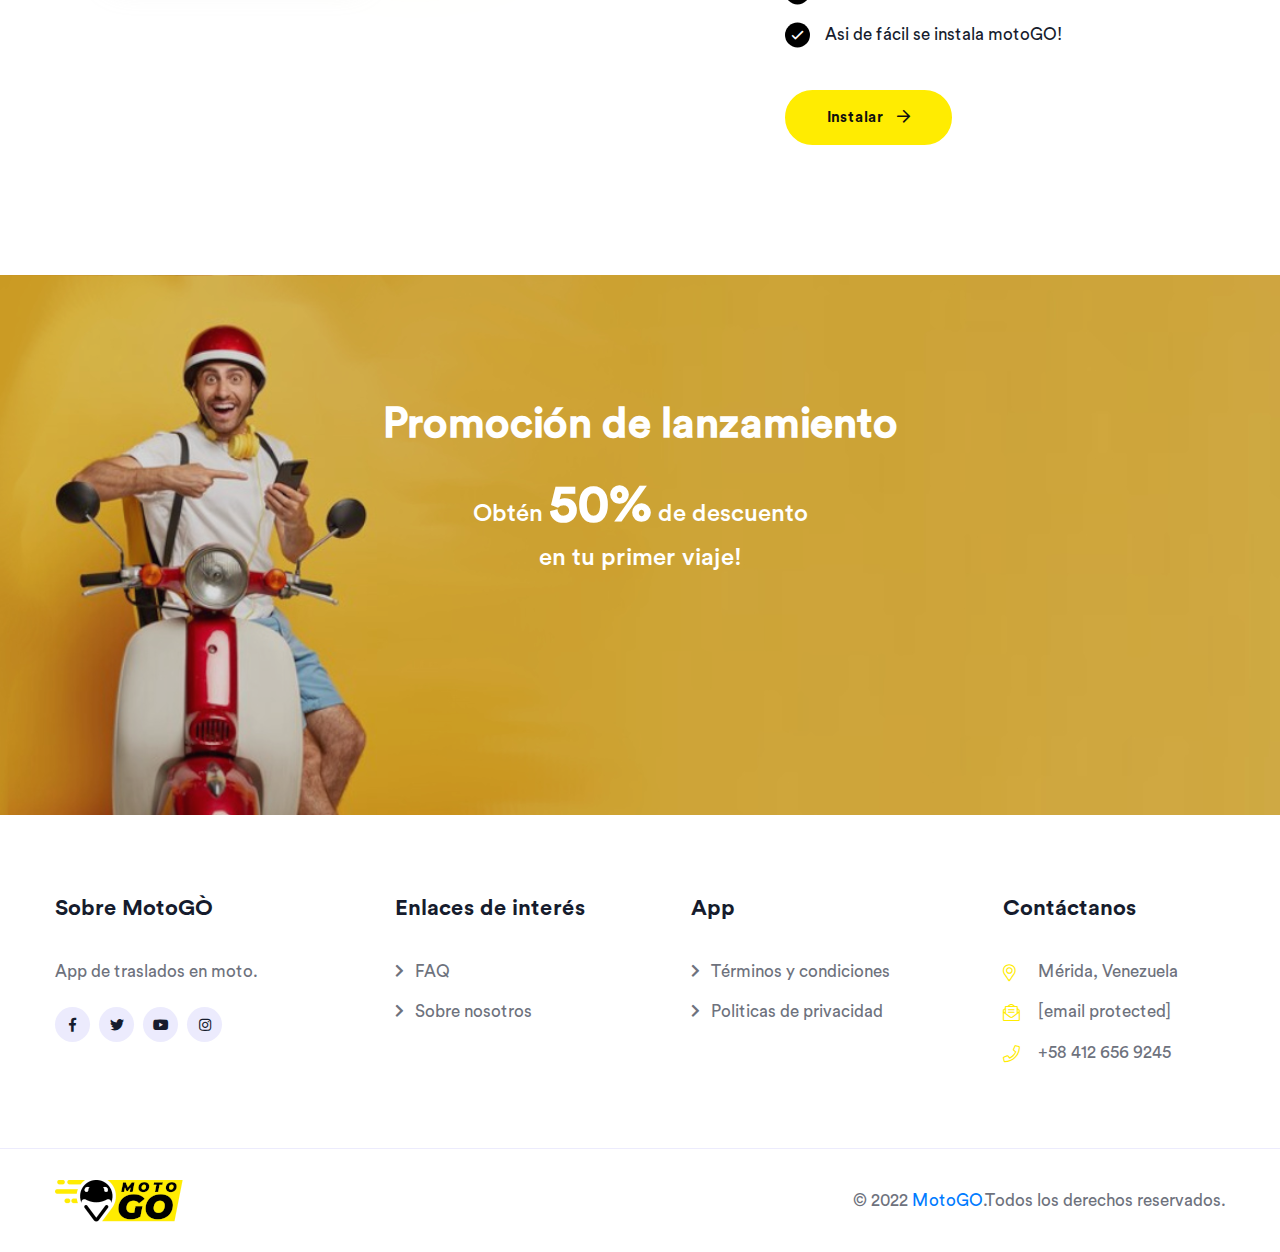
==== commit c16bde9a: "new image" ====
--- a/index.html
+++ b/index.html
@@ -283,7 +283,7 @@
                         </h1>
                         <ul class="hero-btns d-flex align-items-center">
                             <li>
-                                <a href="#" class="template-btn shadow-none">
+                                <a href="https://motogo.buckapiservices.com" target="_blank" class="template-btn shadow-none">
                                     Solicitar un motoGO <i class="fas fa-arrow-right"></i>
                                 </a>
                             </li>
@@ -341,7 +341,7 @@
                             Además, MotoGo te permite formar parte de la red de motorizados y generar ingresos al mismo tiempo que te trasladas.
                         </p> -->
 
-                        <a href="#" class="template-btn" style="margin-top: 40px;">Comenzar <i class="far fa-arrow-right"></i></a>
+                        <a href="https://motogo.buckapiservices.com/login" target="_blank" class="template-btn" style="margin-top: 40px;">Comenzar <i class="far fa-arrow-right"></i></a>
                     </div>
                 </div>
             </div>
@@ -456,7 +456,7 @@
                             <!-- <li>Gana dinero por cada traslado</li> -->
                             <li>Sin horarios, dedica el tiempo que tu quieras </li>
                         </ul>
-                        <a href="#" class="template-btn shadow-none" style="margin-top: 40px;">Ser MotoGO<i class="far fa-arrow-right"></i></a>
+                        <a href="https://motogo.buckapiservices.com" target="_blank" class="template-btn shadow-none" style="margin-top: 40px;">Ser MotoGO<i class="far fa-arrow-right"></i></a>
                     </div>
                 </div>
             </div>
